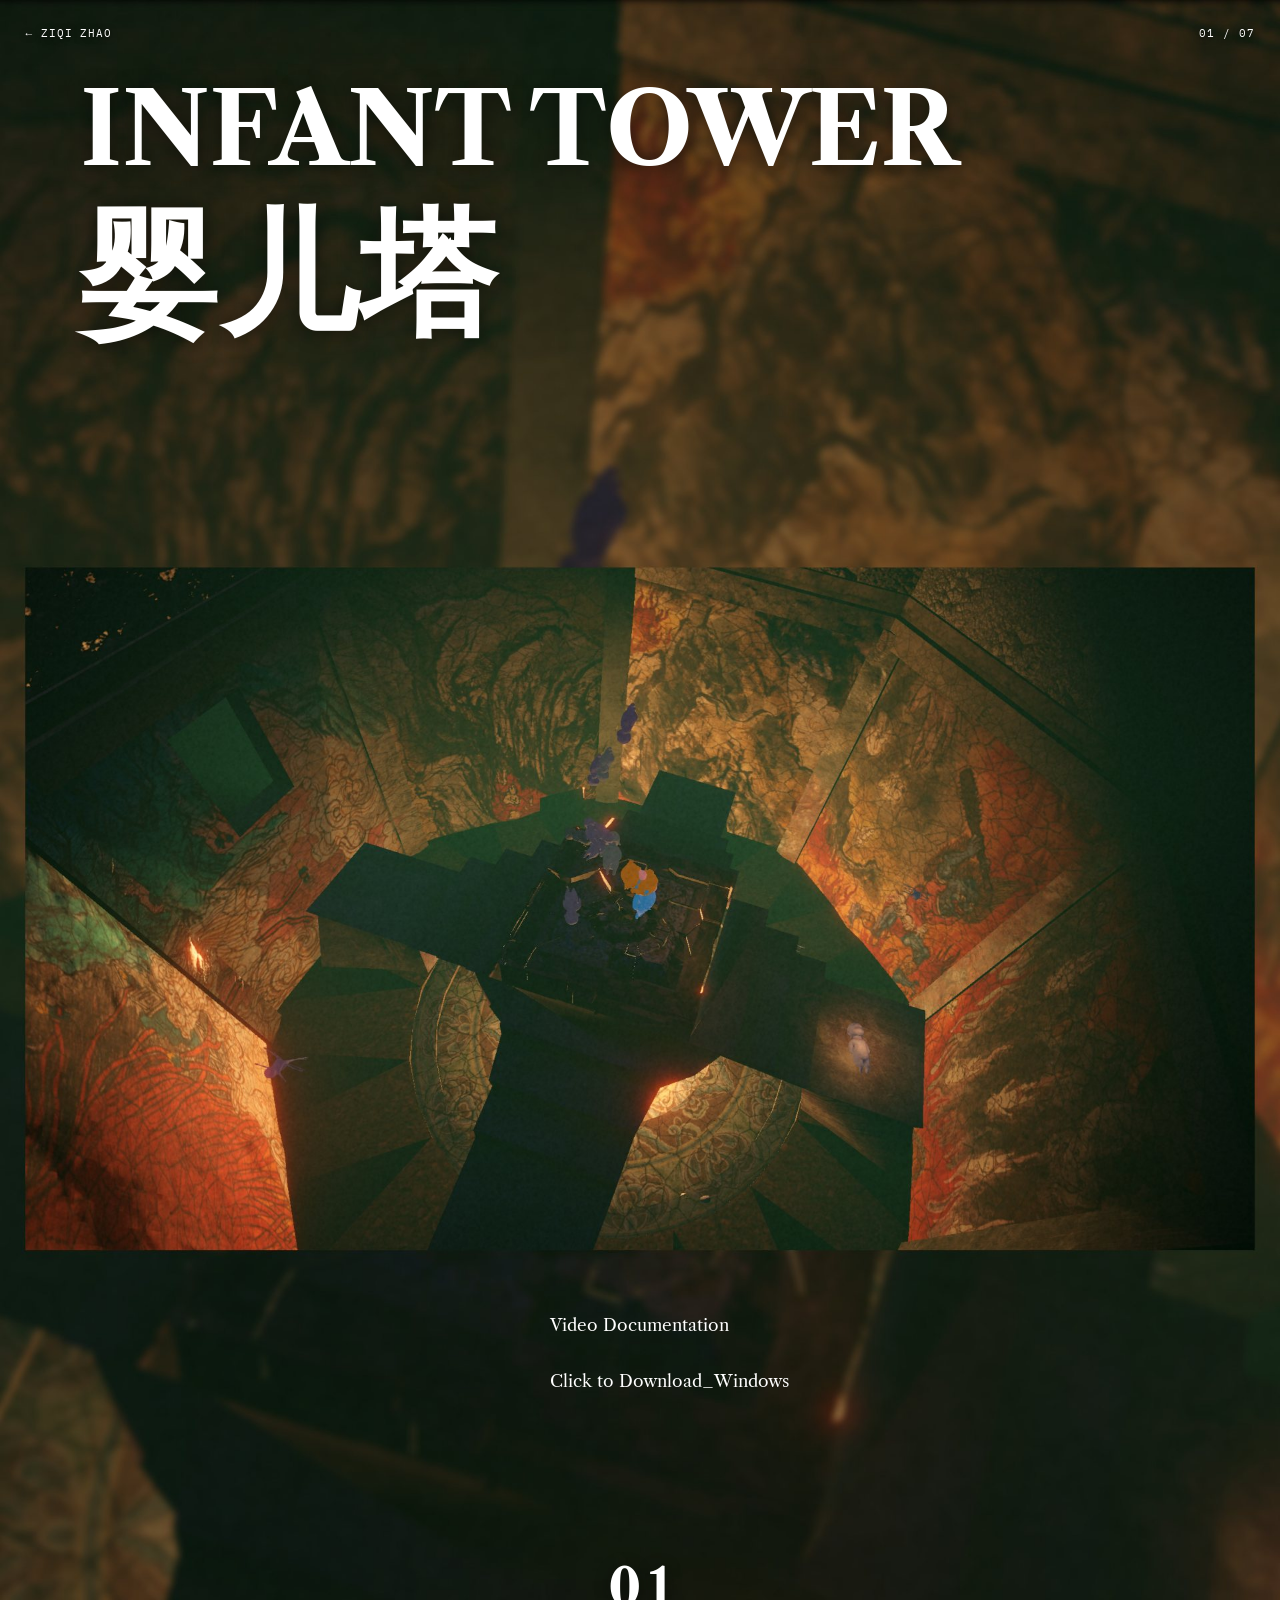
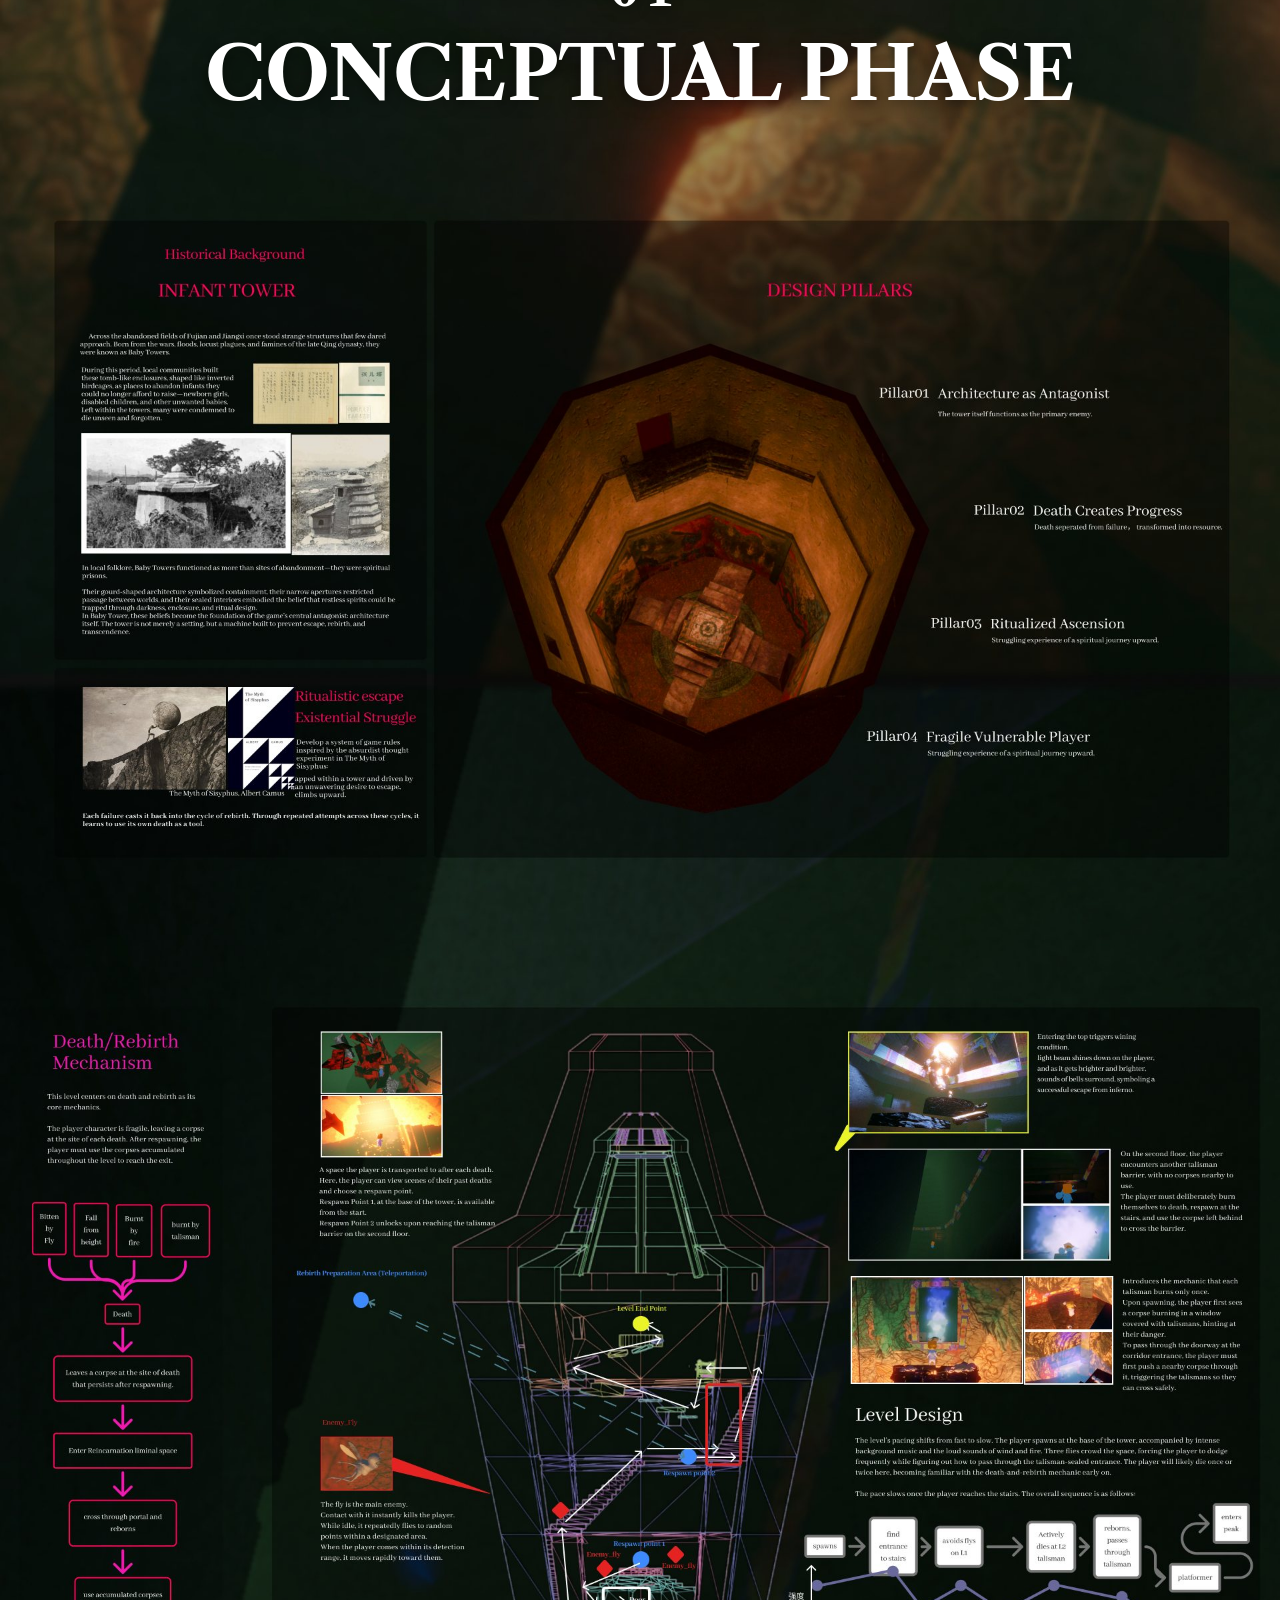
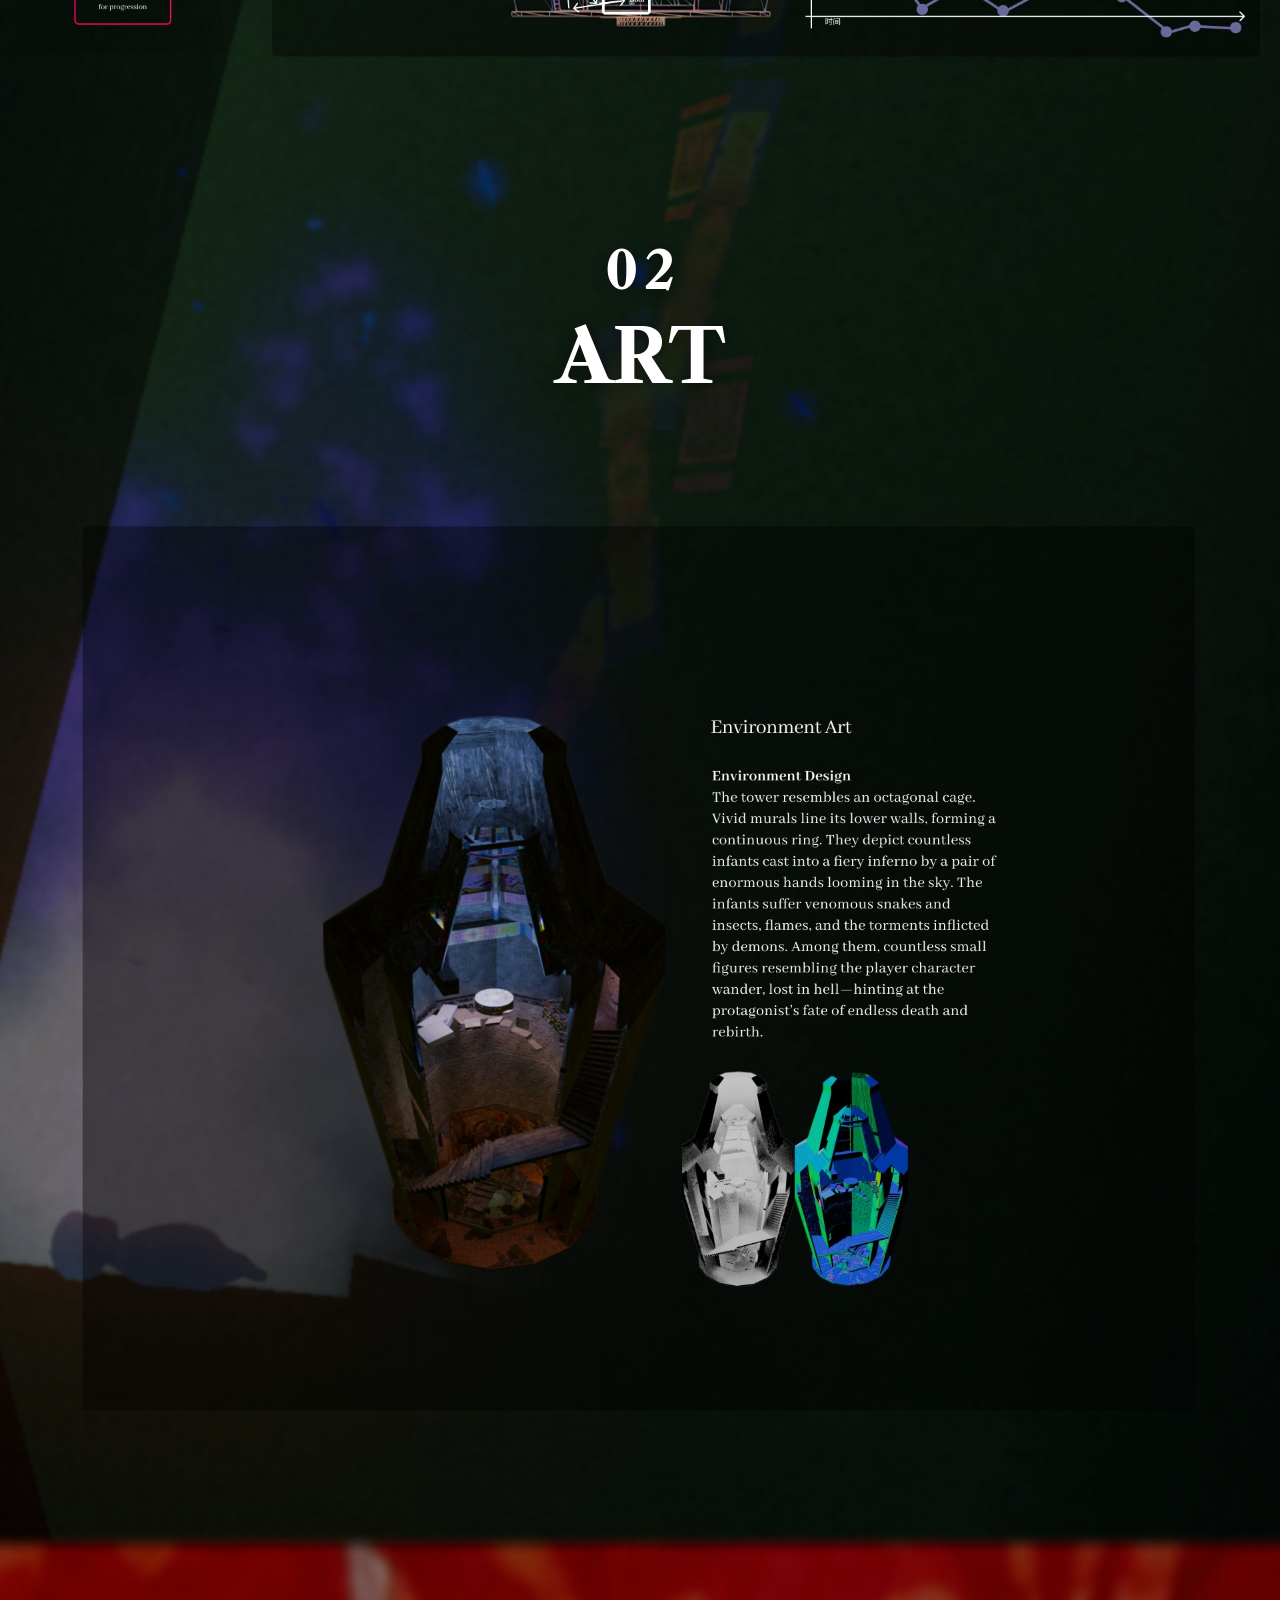
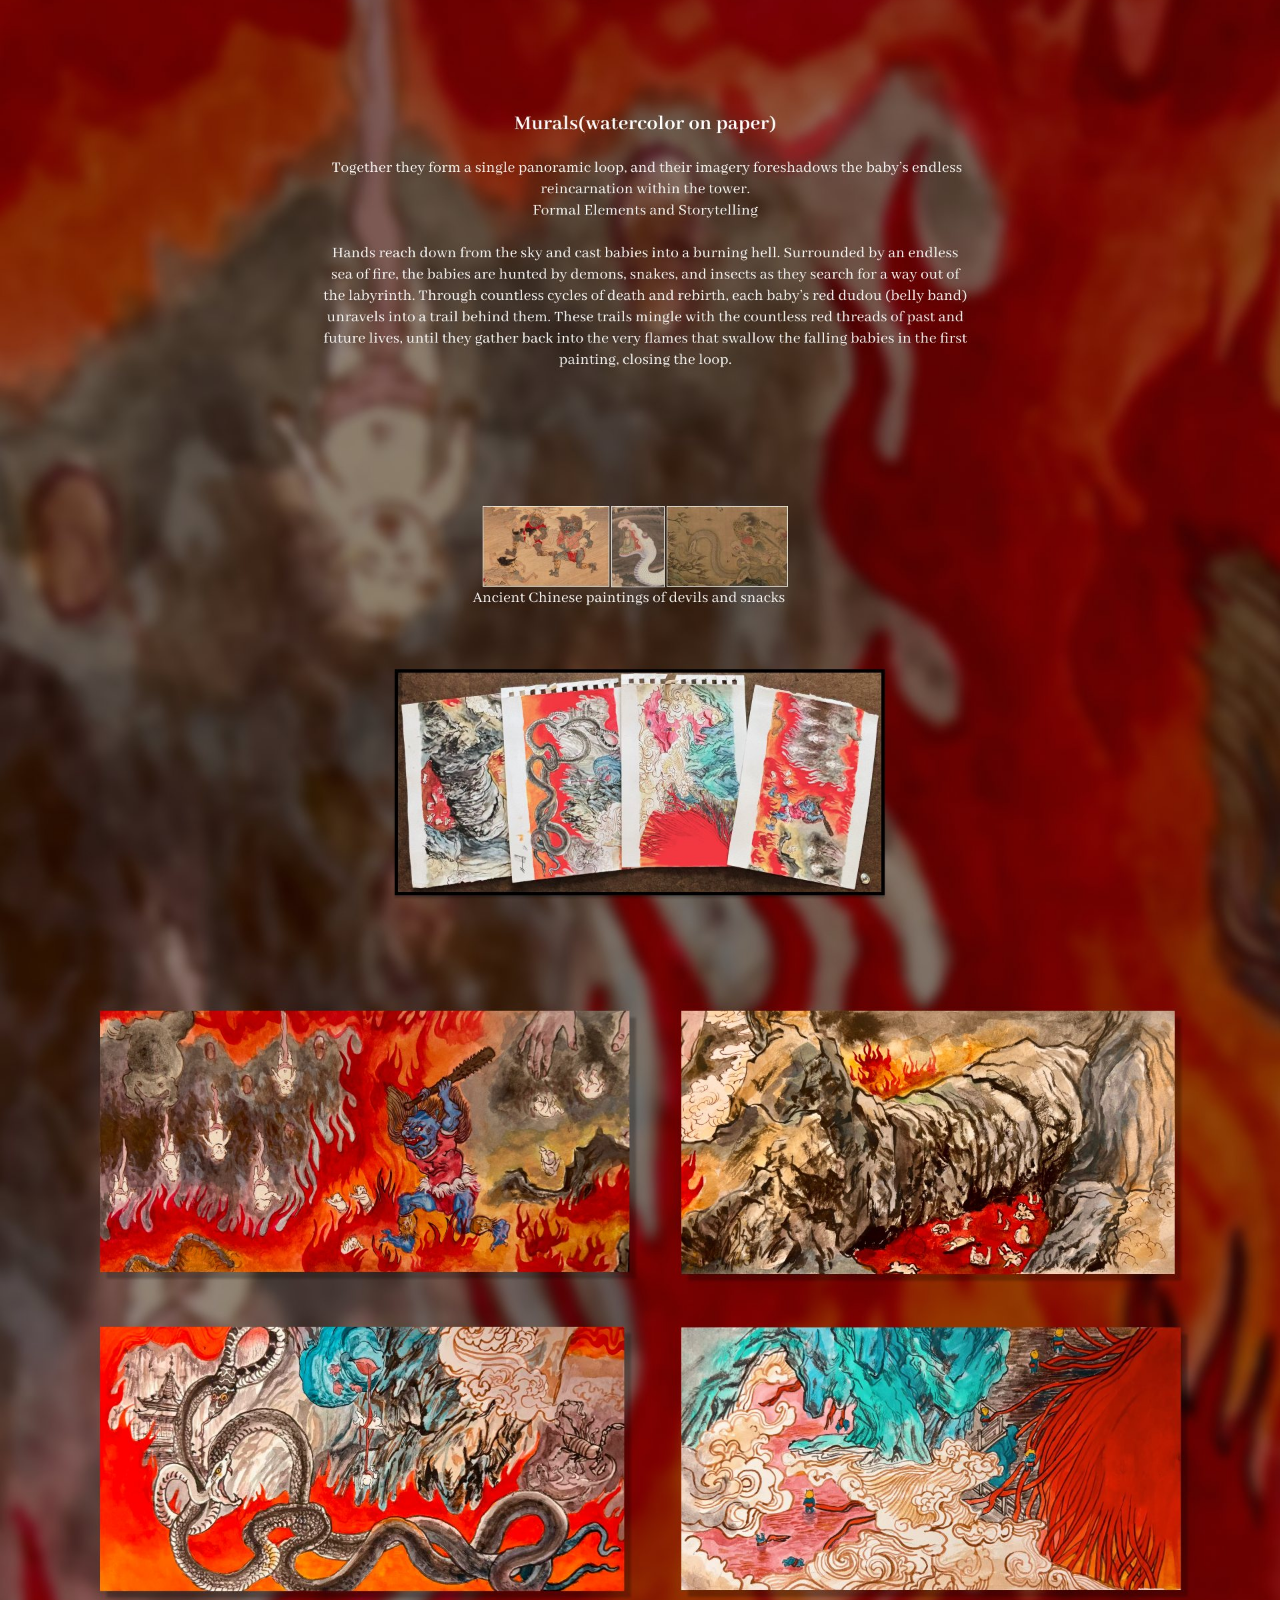
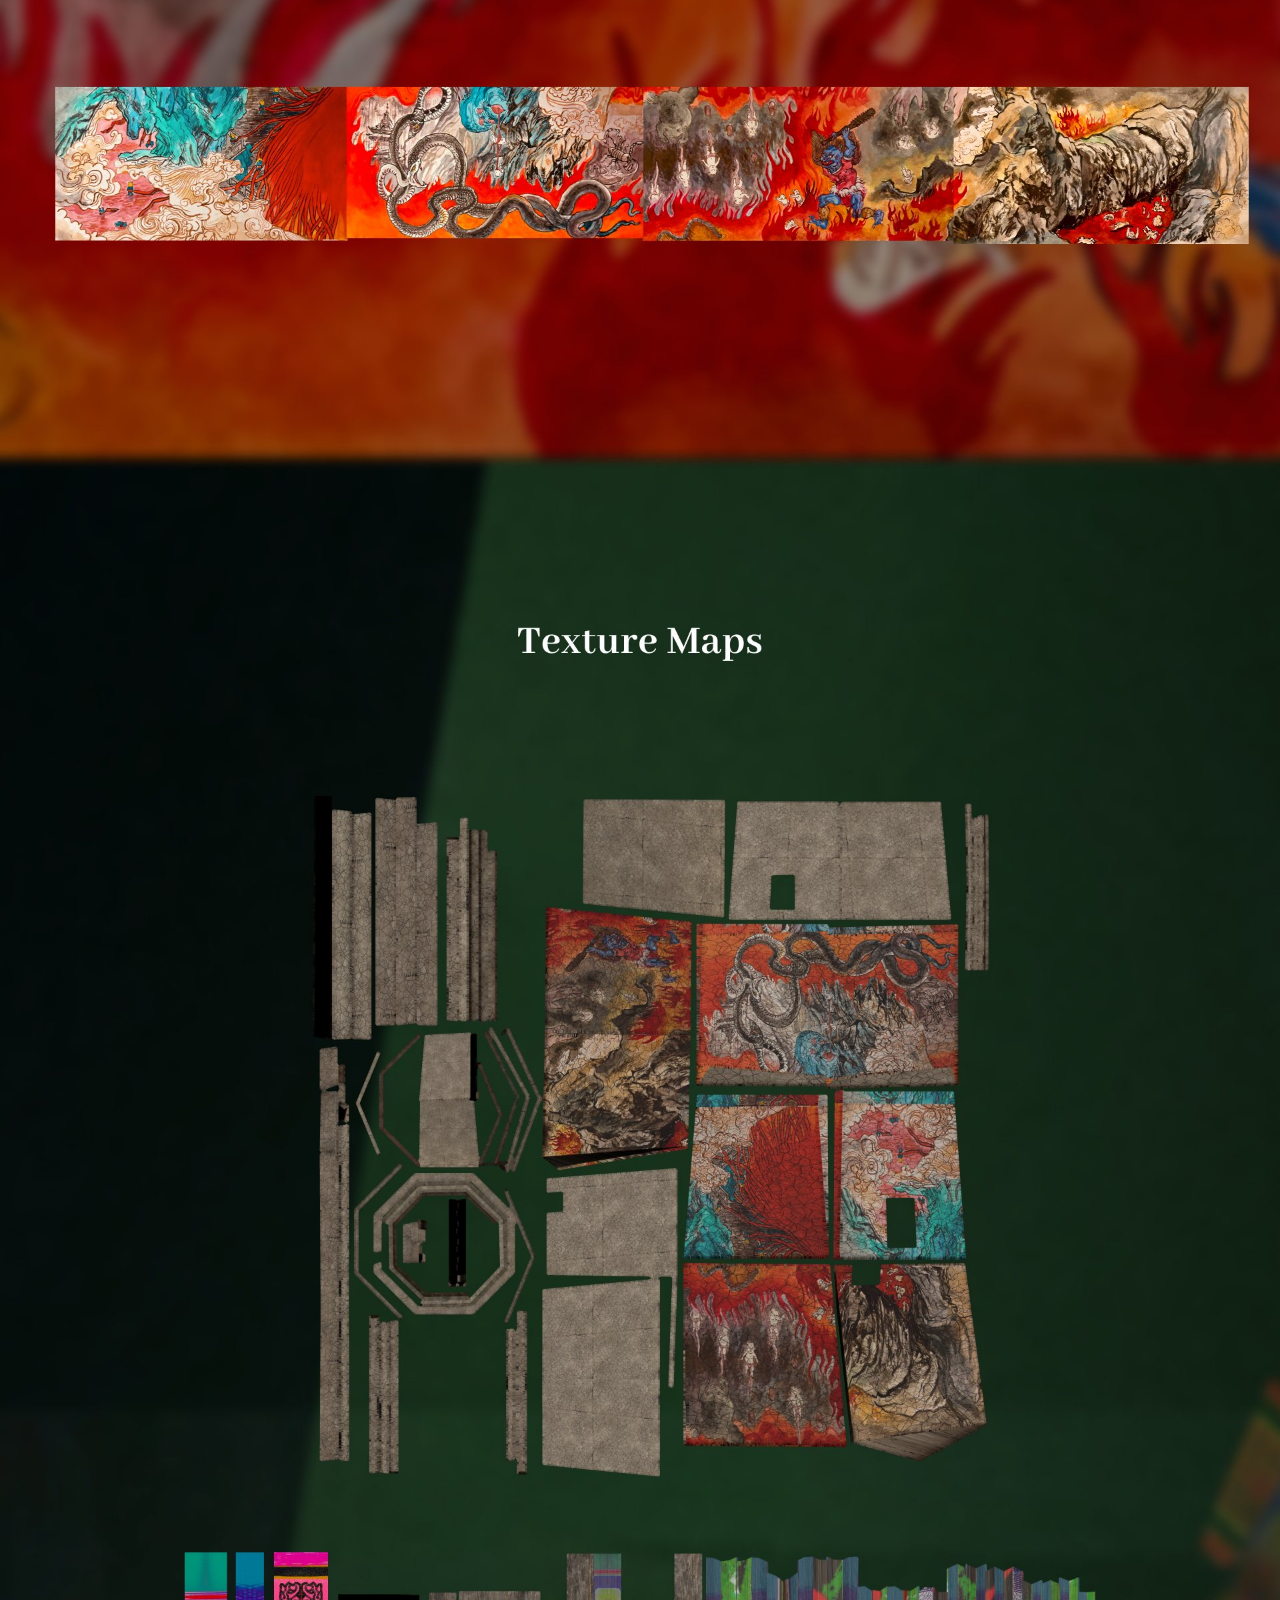
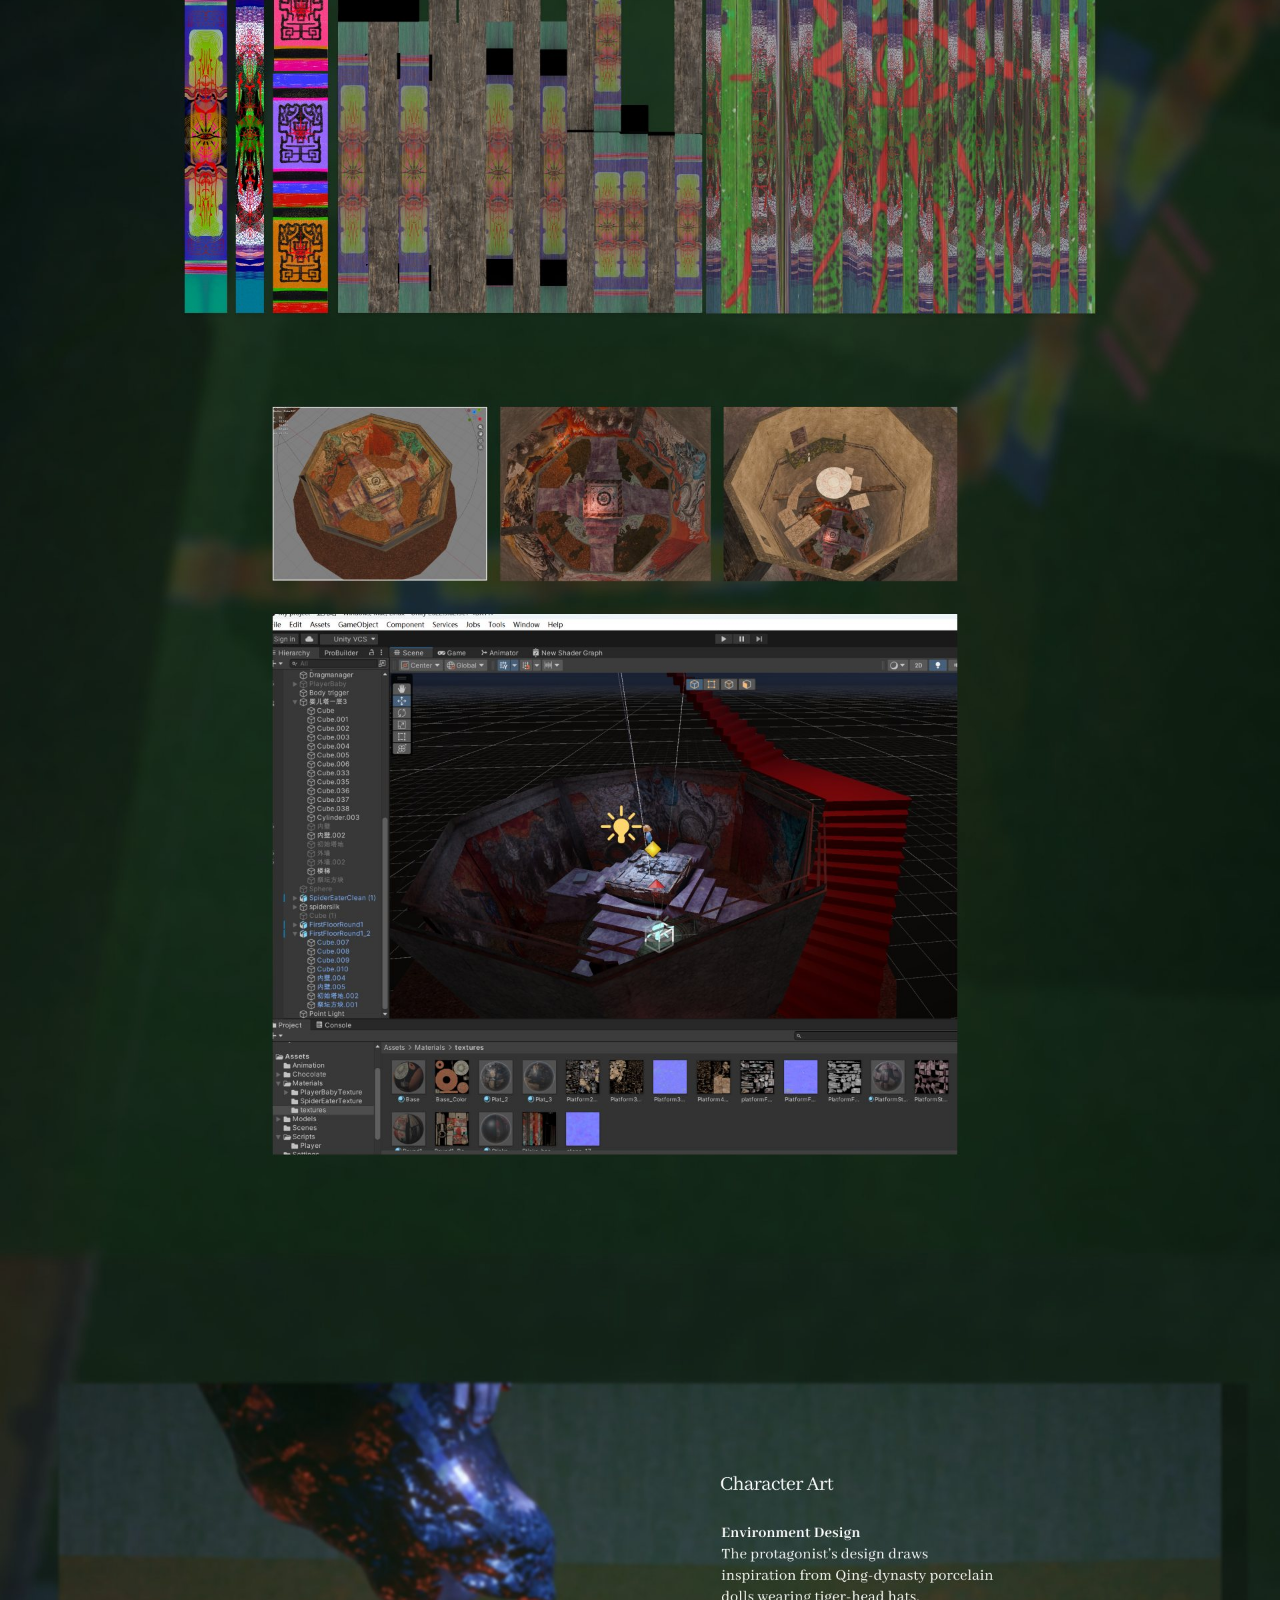
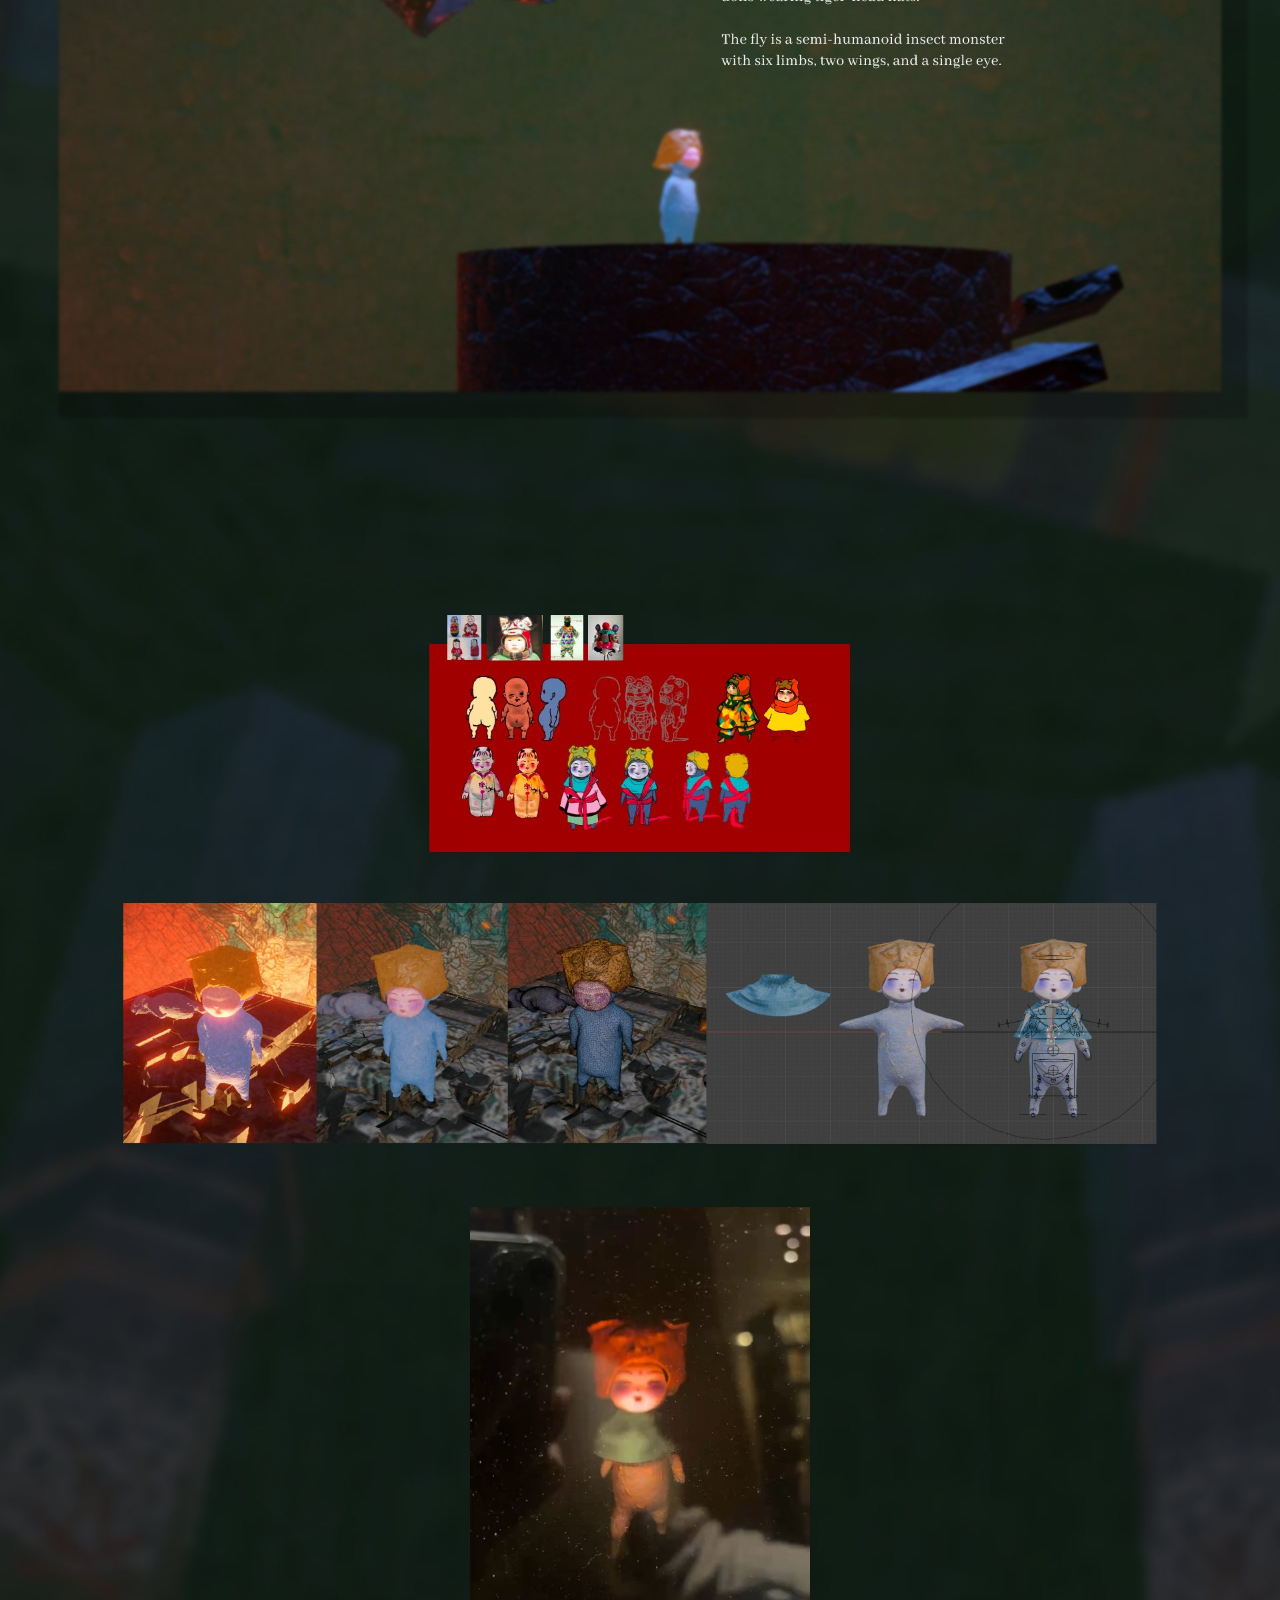
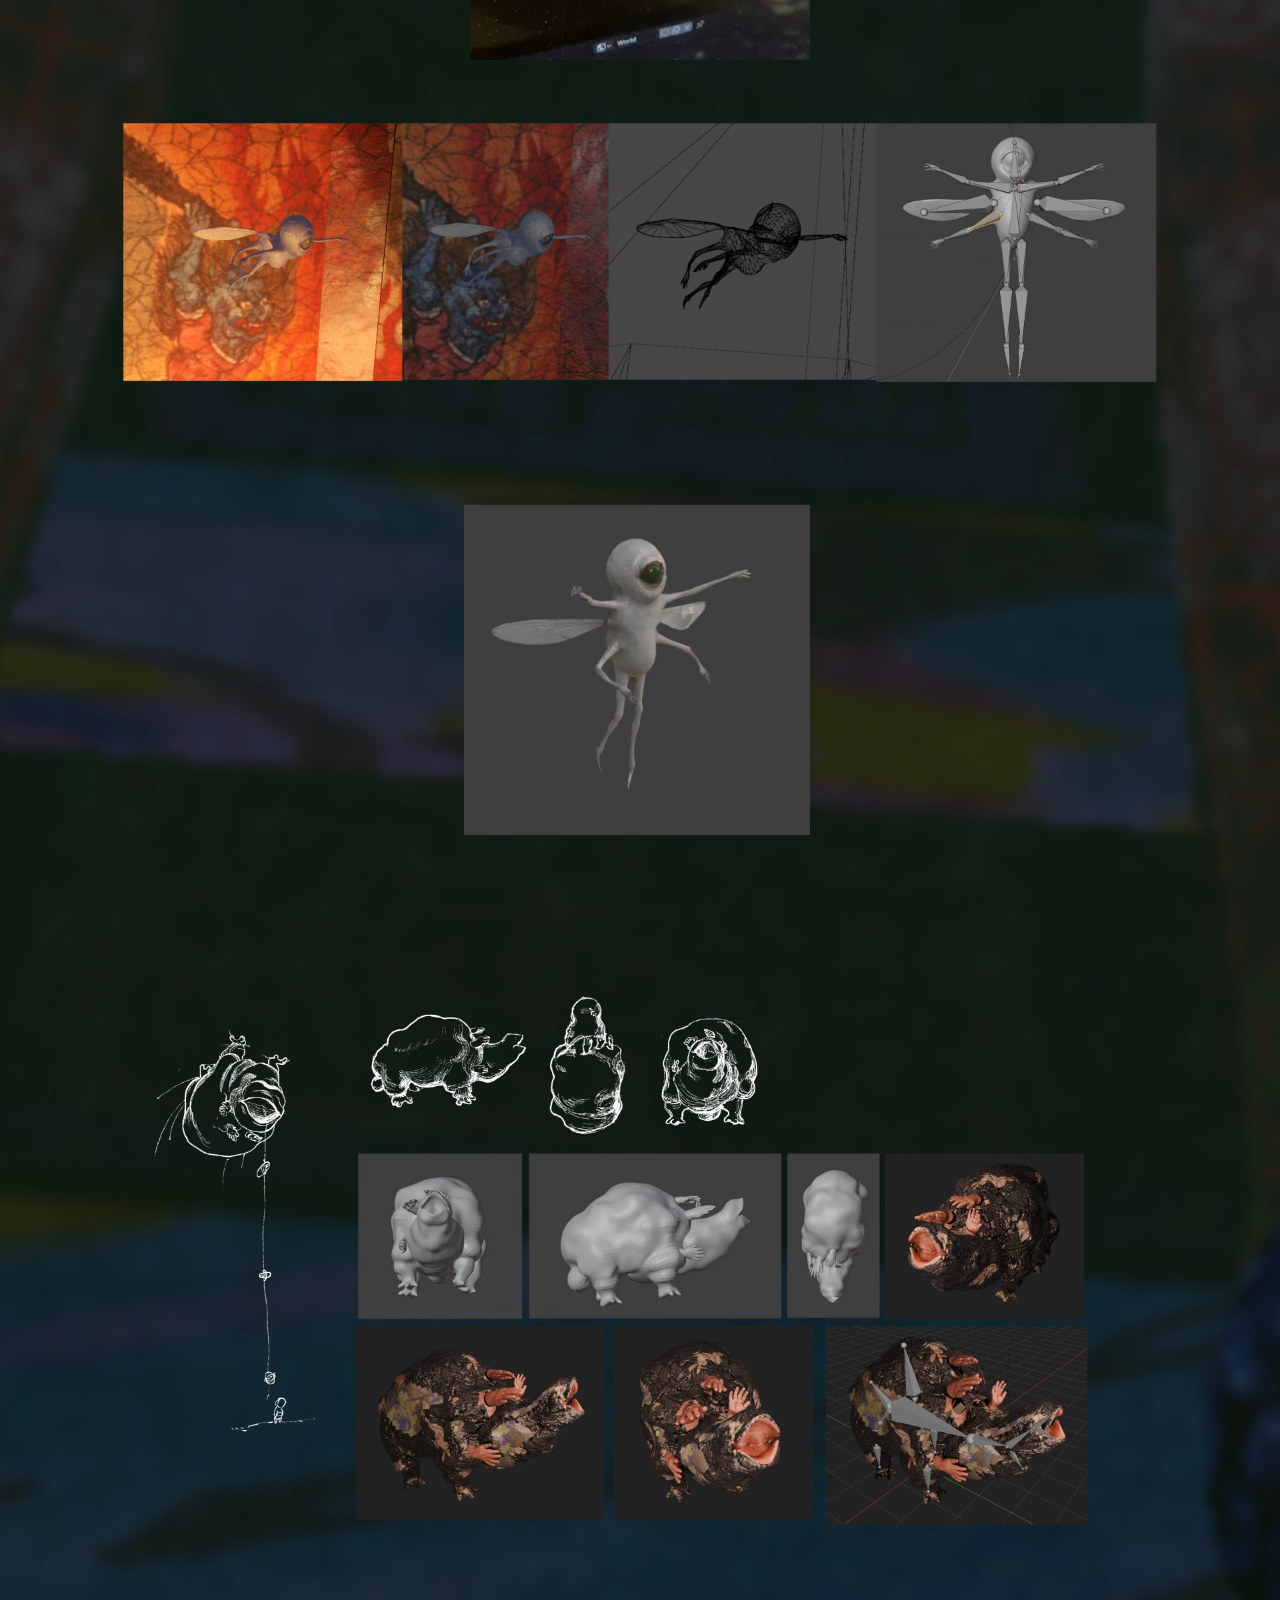
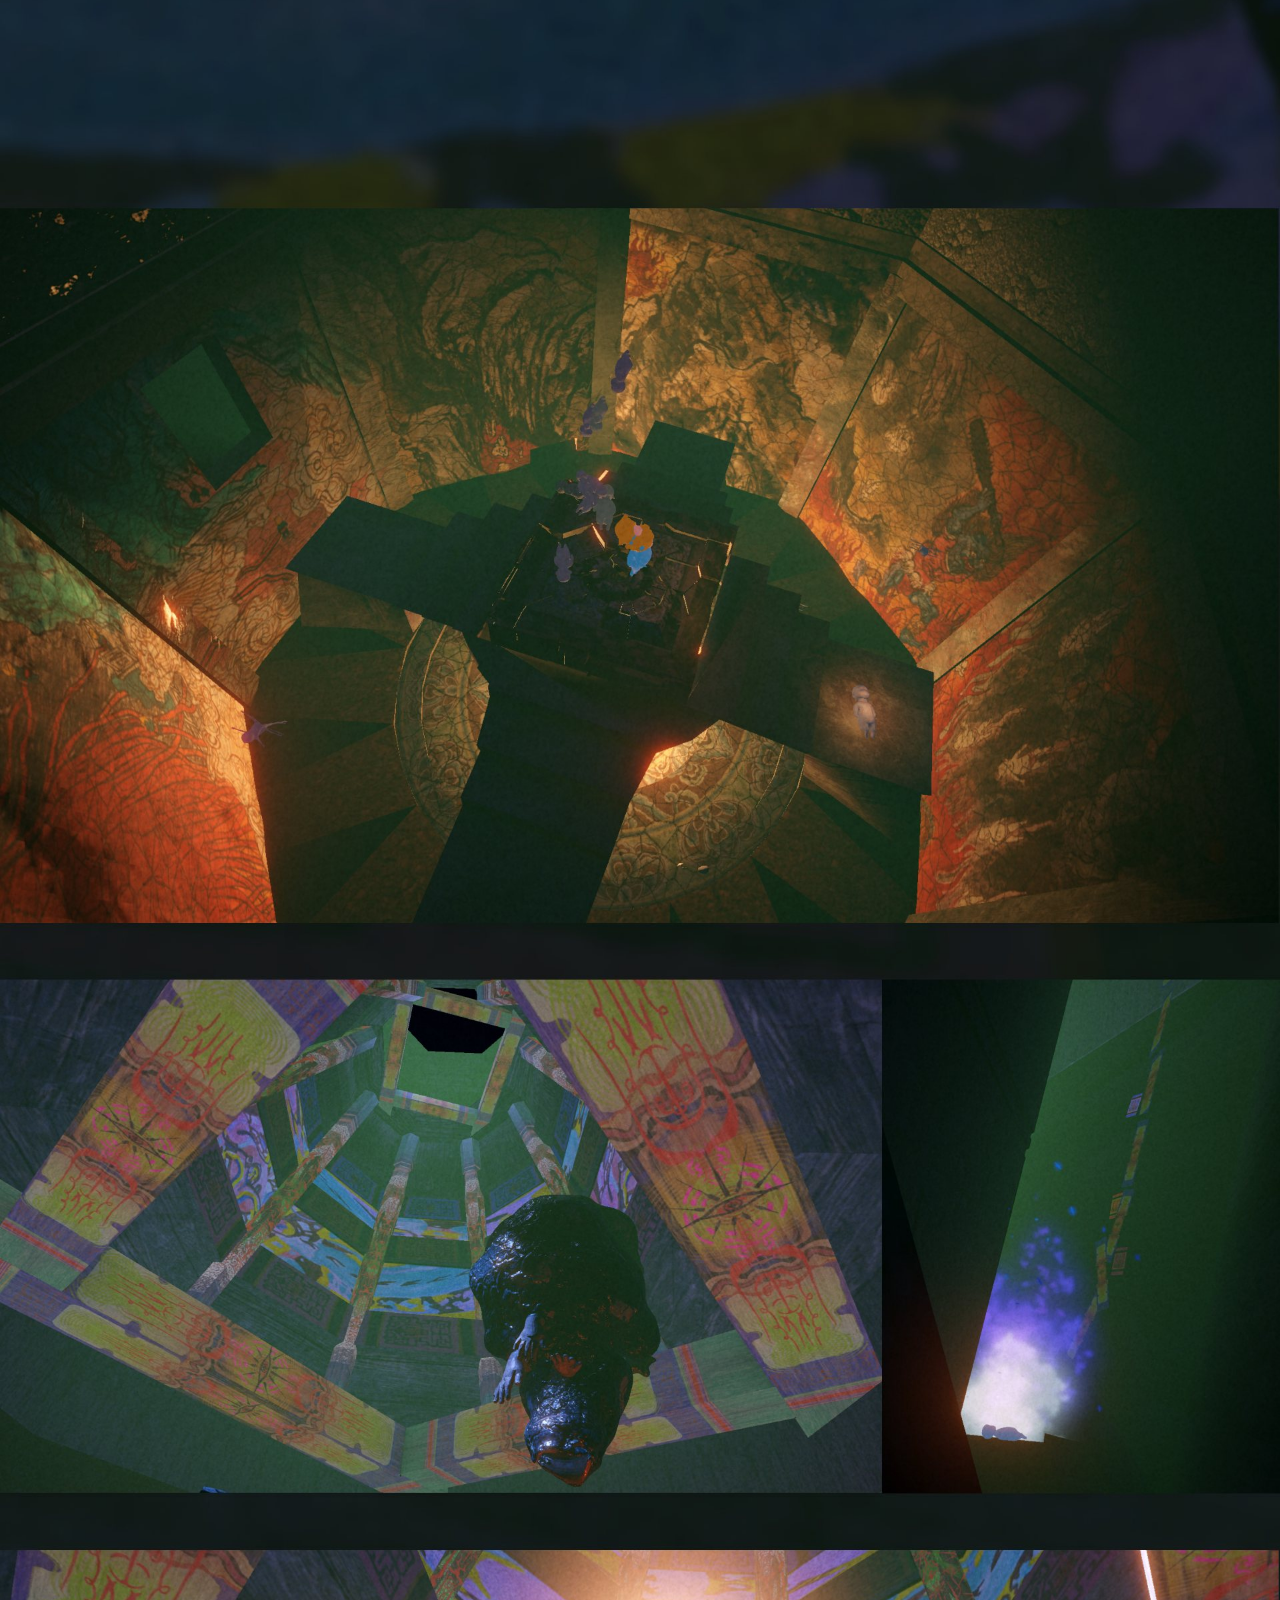
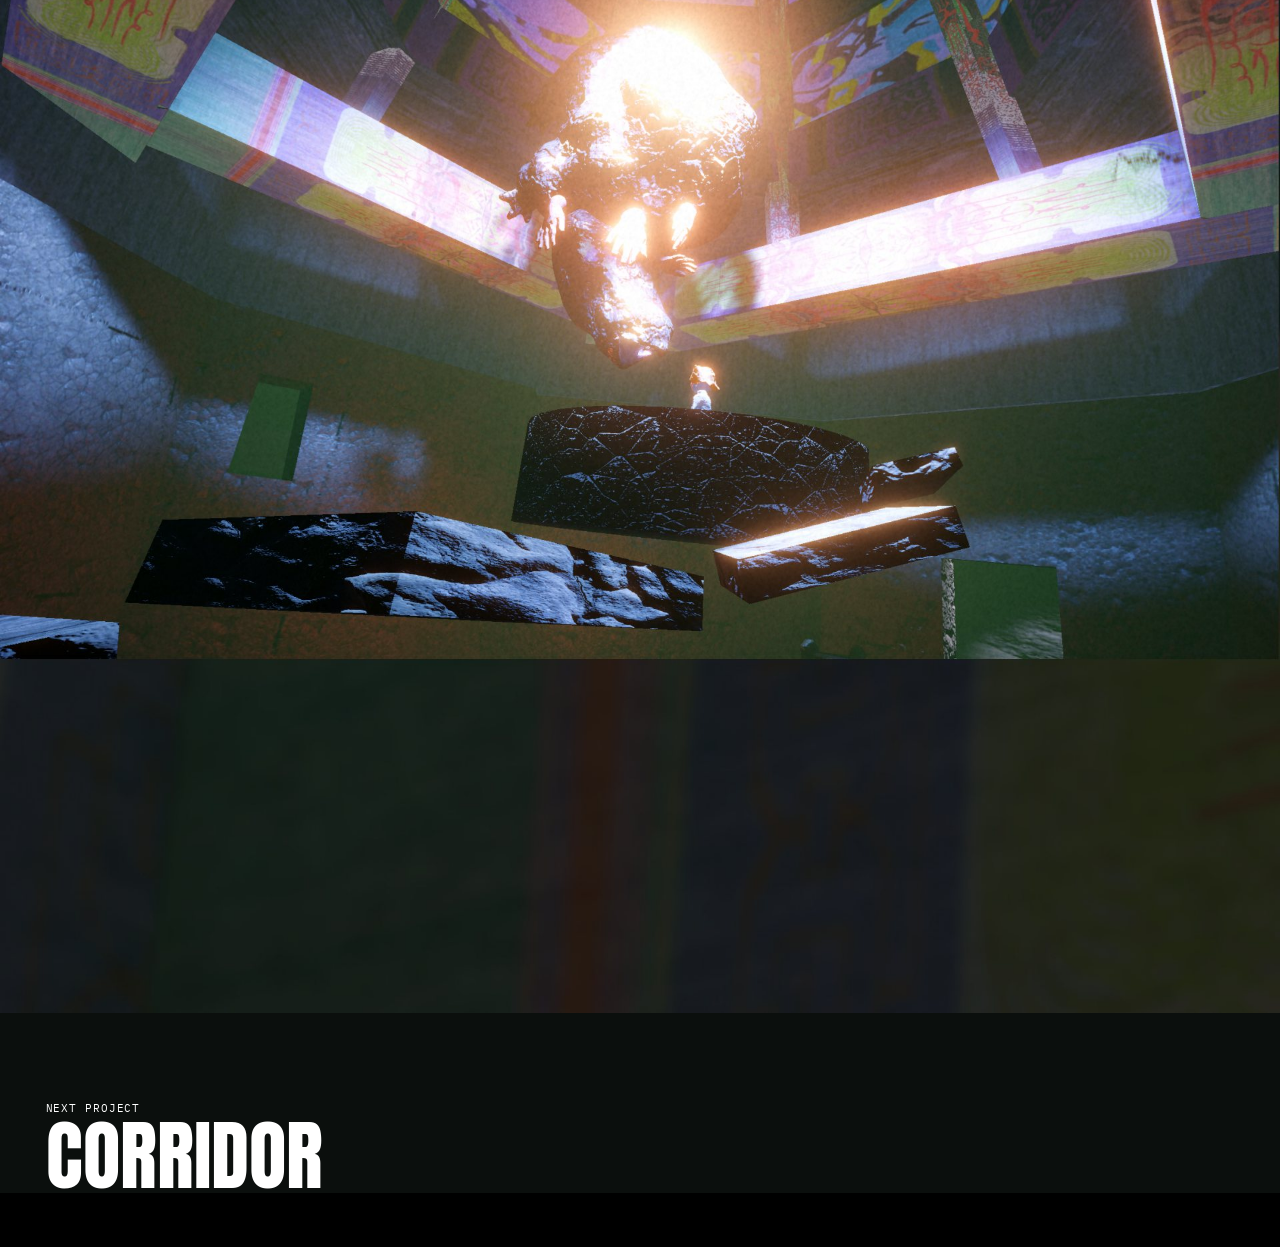
==== infant-tower.html @ c8f1d8ac "Infant Tower: 'Click to Download_Windows' - Erased the two link lines from the sheet and re-set them" ====
<!DOCTYPE html>
<html lang="en">
<head>
  <meta charset="utf-8">
  <meta name="viewport" content="width=device-width, initial-scale=1">
  <title>Infant Tower — Ziqi Zhao</title>
  <meta name="description" content="Infant Tower (2026) — a Unity game by Ziqi Zhao.">
  <link rel="stylesheet" href="assets/css/style.css?v=20261121132924">
  <link rel="stylesheet" href="assets/css/infant-tower.css?v=20261121132924">
</head>
<body class="it">
<nav class="it-top">
  <a href="index.html">← Ziqi Zhao</a>
  <span id="itNum">01 / 07</span>
</nav>

<!-- The layout sheet (BabyTower.png, 1920 × 23120) shown as-is, in 8 slices.
     Interactive spots sit on top at the sheet's own pixel positions. -->
<main class="it-sheet">
  <!-- title in the empty space above the game still (sheet y 0–850) -->
  <header class="it-title">
    <h1 class="it-title__name">
      <span class="it-title__en">Infant Tower</span>
      <span class="it-title__zh" lang="zh">婴儿塔</span>
    </h1>
  </header>

  <img src="content/works/InfantTower/sheet/part-01.jpg" width="1920" height="2890" alt="Infant Tower — game still and the start of the Conceptual Phase" fetchpriority="high">
  <img src="content/works/InfantTower/sheet/part-02.jpg" width="1920" height="2890" alt="Conceptual Phase: historical background, design pillars, death/rebirth mechanism and level design" loading="lazy">
  <img src="content/works/InfantTower/sheet/part-03.jpg" width="1920" height="2890" alt="Art: environment design and murals" loading="lazy">
  <img src="content/works/InfantTower/sheet/part-04.jpg" width="1920" height="2890" alt="Murals and texture maps" loading="lazy">
  <img src="content/works/InfantTower/sheet/part-05.jpg" width="1920" height="2890" alt="Texture maps and character art" loading="lazy">
  <img src="content/works/InfantTower/sheet/part-06.jpg" width="1920" height="2890" alt="Character design and models" loading="lazy">
  <img src="content/works/InfantTower/sheet/part-07.jpg" width="1920" height="2890" alt="The fly, the monster and in-game views" loading="lazy">
  <img src="content/works/InfantTower/sheet/part-08.jpg" width="1920" height="2890" alt="In-game views" loading="lazy">

  <!-- section headings (set in the title's typeface, over the sheet) -->
  <h2 class="it-sec" style="--y:2290; --h:330"><span class="it-sec__num">01</span><span class="it-sec__name">Conceptual Phase</span></h2>
  <h2 class="it-sec" style="--y:5130; --h:300"><span class="it-sec__num">02</span><span class="it-sec__name">Art</span></h2>

  <!-- video documentation: the hero still and the text under it -->
  <button type="button" class="it-spot it-spot--still" data-video="-7InQu28lEM" style="--x:38; --y:850; --w:1844; --h:1023" aria-label="Play the walkthrough video"><span class="it-spot__play" aria-hidden="true"></span></button>
  <button type="button" class="it-spot it-spot--text" data-video="-7InQu28lEM" style="--x:825; --y:1972">Video Documentation</button>
  <a class="it-spot it-spot--text" href="https://drive.google.com/file/d/1kDHGl-aTWt6YwcMaVPWnOaf5hgVPfIjF/view?usp=drive_link" target="_blank" rel="noopener" style="--x:825; --y:2056">Click to Download_Windows</a>

  <!-- the fly render becomes the fly turntable video -->
  <video class="it-spot it-spot--video" src="content/works/InfantTower/sheet/fly-turntable.mp4" poster="content/works/InfantTower/sheet/fly-turntable-poster.jpg"
         style="--x:696; --y:17557; --w:519; --h:495" muted loop autoplay playsinline preload="metadata" aria-label="The fly, turning"></video>
</main>

<a class="project__next it-next" href="project.html?p=corridor"><small>Next project</small>Corridor</a>

<!-- walkthrough video -->
<div class="it-modal" id="videoModal" hidden>
  <div class="it-modal__box">
    <div class="it-modal__bar">
      <a href="https://youtu.be/-7InQu28lEM" target="_blank" rel="noopener">Open on YouTube ↗</a>
      <button type="button" class="it-modal__close" aria-label="Close video">Close ✕</button>
    </div>
    <div class="it-modal__frame"></div>
  </div>
</div>

<script src="content/data.js?v=20261121132924"></script>
<script src="assets/js/infant-tower.js?v=20261121132924"></script>
</body>
</html>
---- assets/css/style.css ----
/* ---------- fonts (self-hosted, SIL Open Font License) ---------- */
@font-face { font-family: "Anton"; src: url("../fonts/anton-latin-400-normal.woff2") format("woff2"); font-weight: 400; font-display: swap; }
@font-face { font-family: "IBM Plex Mono"; src: url("../fonts/ibm-plex-mono-latin-400-normal.woff2") format("woff2"); font-weight: 400; font-display: swap; }
@font-face { font-family: "IBM Plex Mono"; src: url("../fonts/ibm-plex-mono-latin-500-normal.woff2") format("woff2"); font-weight: 500; font-display: swap; }

/* ---------- base ---------- */
:root {
  --bg: #000;
  --fg: #fff;
  --dim: rgba(255, 255, 255, 0.32);
  --display: "Anton", "Impact", "Arial Narrow Bold", sans-serif;
  --mono: "IBM Plex Mono", ui-monospace, Menlo, monospace;
  --pad: clamp(14px, 2vw, 28px);
}

* { box-sizing: border-box; margin: 0; padding: 0; }

html, body { background: var(--bg); color: var(--fg); }

body {
  font-family: var(--mono);
  -webkit-font-smoothing: antialiased;
}

a { color: inherit; text-decoration: none; }

/* ---------- home: background video ---------- */
.home { height: 100vh; height: 100dvh; overflow: hidden; }

.bg-video {
  position: fixed;
  inset: 0;
  width: 100%;
  height: 100%;
  object-fit: contain;          /* never stretched or cropped, centered */
  object-position: center;
  background: var(--bg);
  opacity: 0;
  transition: opacity 1.2s ease;
}
.bg-video.is-ready { opacity: 1; }

.bg-shade {                     /* keeps the left text readable over bright frames */
  position: fixed;
  inset: 0;
  pointer-events: none;
  background: linear-gradient(90deg, rgba(0,0,0,.55) 0%, rgba(0,0,0,.15) 45%, rgba(0,0,0,0) 70%);
}

/* ---------- home: left text stack ---------- */
.stack {
  position: fixed;
  top: 0; left: 0; bottom: 0;
  width: min(100%, 64vw);
  overflow-y: auto;
  overscroll-behavior: contain;
  padding: var(--pad) var(--pad) 30vh;
  scrollbar-width: none;
  z-index: 2;
}
.stack::-webkit-scrollbar { display: none; }

.stack__name,
.work__title {
  font-family: var(--display);
  font-weight: 400;             /* Anton is already heavy */
  text-transform: uppercase;
  line-height: 0.92;
  letter-spacing: -0.005em;
}

.stack__name {
  font-size: clamp(64px, 11vw, 190px);
  color: var(--fg);
}

.stack__divider {
  display: flex;
  justify-content: space-between;
  gap: 1em;
  max-width: 34rem;
  margin: clamp(22px, 4vh, 48px) 0 clamp(14px, 2.4vh, 28px);
  padding-top: 10px;
  border-top: 1px solid rgba(255,255,255,.5);
  font-size: 11px;
  letter-spacing: .08em;
  text-transform: uppercase;
}

.stack__list { list-style: none; }

.work {
  display: inline-flex;
  align-items: flex-start;
  gap: .6em;
  padding: .02em 0;
  transform-origin: left center;
  transition: opacity .35s ease, transform .35s cubic-bezier(.2,.7,.2,1);
}

.work__title {
  font-size: clamp(44px, 7.4vw, 128px);
  color: rgba(255,255,255,.9);
  transition: color .35s ease;
}

.work__meta {
  display: flex;
  flex-direction: column;
  gap: 2px;
  margin-top: .55em;
  max-width: 17ch;
  font-size: clamp(9px, .8vw, 11px);
  line-height: 1.25;
  letter-spacing: .06em;
  text-transform: uppercase;
  color: rgba(255,255,255,.75);
}
.work__num { color: rgba(255,255,255,.45); }

/* hover / focus: the active title leans forward, the rest fade back */
.stack__list:hover .work,
.stack__list:focus-within .work { opacity: .3; }

.stack__list .work:hover,
.stack__list .work:focus-visible {
  opacity: 1;
  transform: skewX(-9deg) translateX(.12em);
}
.work:hover .work__title,
.work:focus-visible .work__title { color: var(--fg); }

.work:focus-visible { outline: none; }
.work:focus-visible .work__title { text-decoration: underline; text-decoration-thickness: 3px; text-underline-offset: 6px; }

/* ---------- home: right-hand readout ---------- */
.readout {
  position: fixed;
  top: var(--pad);
  bottom: var(--pad);
  left: 67vw;
  right: var(--pad);
  display: flex;
  flex-direction: column;
  justify-content: space-between;
  pointer-events: none;
  z-index: 2;
}
.readout__label {
  font-size: 11px;
  line-height: 1.3;
  letter-spacing: .06em;
  text-transform: uppercase;
}
.readout__label::after {          /* the small square marker, like a cursor */
  content: "";
  display: block;
  width: 5px; height: 5px;
  margin-top: 8px;
  background: var(--fg);
}

/* ---------- load-in animation ---------- */
.reveal {
  opacity: 0;
  transform: translateY(40%);
  animation: rise .9s cubic-bezier(.2,.7,.2,1) forwards;
  animation-delay: calc(var(--i, 0) * 70ms + 150ms);
}
@keyframes rise { to { opacity: 1; transform: none; } }

/* ---------- small screens ---------- */
@media (max-width: 760px) {
  .stack { width: 100%; padding-bottom: 40vh; }
  .work__meta { font-size: 9px; }
  .readout { display: none; }
  .bg-shade { background: rgba(0,0,0,.35); }
}

@media (prefers-reduced-motion: reduce) {
  .reveal { animation: none; opacity: 1; transform: none; }
  .work { transition: none; }
}

/* ---------- project page ---------- */
.project { min-height: 100vh; padding: var(--pad); }

.project__top {
  display: flex;
  justify-content: space-between;
  align-items: baseline;
  font-size: 11px;
  letter-spacing: .08em;
  text-transform: uppercase;
}
.project__back:hover { text-decoration: underline; }

.project__title {
  font-family: var(--display);
  font-weight: 400;
  text-transform: uppercase;
  line-height: .92;
  font-size: clamp(56px, 12vw, 200px);
  margin: clamp(24px, 6vh, 64px) 0 12px;
}
.project__meta {
  font-size: 12px;
  letter-spacing: .08em;
  text-transform: uppercase;
  padding-top: 10px;
  border-top: 1px solid rgba(255,255,255,.5);
  max-width: 34rem;
}

.project__media {
  display: grid;
  gap: clamp(16px, 3vw, 40px);
  margin: clamp(32px, 8vh, 96px) auto 0;
  max-width: 1400px;
}
.project__media img,
.project__media video {
  display: block;
  width: 100%;
  height: auto;
  max-height: 90vh;
  object-fit: contain;
  background: #0a0a0a;
}

.project__empty {
  margin-top: 12vh;
  font-size: 12px;
  letter-spacing: .08em;
  text-transform: uppercase;
  color: var(--dim);
}

.project__next {
  display: block;
  margin: clamp(48px, 12vh, 140px) 0 clamp(24px, 6vh, 60px);
  font-family: var(--display);
  text-transform: uppercase;
  font-size: clamp(36px, 6vw, 96px);
  line-height: .95;
  transition: transform .35s cubic-bezier(.2,.7,.2,1);
  transform-origin: left center;
}
.project__next small {
  display: block;
  font-family: var(--mono);
  font-size: 11px;
  letter-spacing: .08em;
  margin-bottom: 6px;
}
.project__next:hover { transform: skewX(-9deg); }

/* ---------- project page: header with description ---------- */
.project__head {
  display: grid;
  grid-template-columns: minmax(0, 1fr) auto;
  align-items: end;
  gap: clamp(16px, 4vw, 64px);
}

.project__title.is-local {          /* e.g. 阳阳 — bold serif like a printed title page */
  font-family: "Songti SC", "STSong", "SimSun", "Noto Serif CJK SC", "Noto Serif SC",
               "Source Han Serif SC", "Noto Serif CJK TC", serif;
  font-weight: 900;
  text-transform: none;
  letter-spacing: .02em;
  line-height: 1;
  font-size: clamp(48px, 6vw, 104px);
}

.project__desc {
  margin-top: clamp(20px, 4vh, 40px);
  max-width: 62rem;
  font-family: "Times New Roman", Times, "Liberation Serif", serif;
  font-size: clamp(16px, 1.3vw, 21px);
  line-height: 1.3;
  white-space: pre-line;            /* keep the line breaks from info.json */
}
.project__desc p + p { margin-top: 1.2em; }
.project__desc p:lang(zh) {
  font-family: "Songti SC", "STSong", "SimSun", "Noto Serif CJK SC", "Noto Serif SC",
               "Source Han Serif SC", "Noto Serif CJK TC", serif;
  font-weight: 700;
}

.project__art img {
  display: block;
  max-height: clamp(160px, 26vw, 380px);
  max-width: 34vw;
  margin-bottom: calc(-1 * clamp(8px, 2vw, 28px));   /* dips over the first image, like the reference */
  position: relative;
  z-index: 1;
}

/* ---------- layout: fullwidth (manga, comics) ---------- */
.layout-fullwidth .project__media {
  max-width: none;
  gap: 0;                           /* pages read as one continuous strip */
  margin-top: clamp(20px, 4vh, 40px);
}
.layout-fullwidth .project__media img {
  max-height: none;
  object-fit: fill;
  background: #fff;
}
.layout-fullwidth .project__media video { max-height: none; }

@media (max-width: 760px) {
  .project__head { grid-template-columns: 1fr; }
  .project__art img { max-width: 60vw; margin: 0 0 0 auto; }
  .layout-fullwidth { padding-left: 0; padding-right: 0; }
  .layout-fullwidth .project__top,
  .layout-fullwidth .project__head,
  .layout-fullwidth .project__next { padding-left: var(--pad); padding-right: var(--pad); }
}

/* ---------- title on two lines: English + native (e.g. Paintings&Illus / 画和其他) ---------- */
.project__title.is-both { display: flex; flex-direction: column; gap: .04em; }
.project__title.is-both .title-en {
  font-family: "Times New Roman", Times, "Liberation Serif", serif;
  font-weight: 400;
  letter-spacing: 0;
}

/* ---------- layout: grid (justified rows inside a box) ---------- */
.layout-grid .project__head,
.layout-grid .project__media,
.layout-grid .project__next { max-width: 1240px; margin-left: auto; margin-right: auto; }
.layout-grid .project__head { margin-top: clamp(16px, 4vh, 40px); }
.layout-grid .project__title { margin-top: 0; }
.layout-grid .project__media { display: block; margin-top: clamp(24px, 5vh, 56px); }
.layout-grid .project__next { display: block; }

.grid__row { display: flex; }
.grid__cell {
  flex: none;
  padding: 0;
  border: 0;
  background: #111;
  cursor: zoom-in;
  overflow: hidden;
}
.grid__cell img,
.grid__cell video {
  display: block;
  width: 100%;
  height: 100%;
  max-height: none;
  object-fit: cover;
  background: none;
  transition: transform .5s cubic-bezier(.2,.7,.2,1), filter .5s ease;
}
.grid__cell:hover img,
.grid__cell:hover video { transform: scale(1.025); }
.grid__cell:focus-visible { outline: 2px solid #fff; outline-offset: 2px; }

/* ---------- lightbox ---------- */
.lightbox {
  position: fixed;
  inset: 0;
  z-index: 50;
  display: grid;
  grid-template-columns: 64px 1fr 64px;
  align-items: center;
  background: rgba(0,0,0,.94);
}
.lightbox[hidden] { display: none; }
.lightbox__stage {
  height: 100vh; height: 100dvh;
  display: flex;
  align-items: center;
  justify-content: center;
  padding: 56px 0;
}
.lightbox__stage img,
.lightbox__stage video { max-width: 100%; max-height: 100%; object-fit: contain; }
.lightbox button {
  background: none;
  border: 0;
  color: #fff;
  font: 500 12px/1 var(--mono);
  letter-spacing: .08em;
  text-transform: uppercase;
  cursor: pointer;
}
.lightbox__nav { height: 100%; font-size: 22px; opacity: .6; }
.lightbox__nav:hover { opacity: 1; }
.lightbox__close { position: absolute; top: var(--pad); right: var(--pad); }
.lightbox__count {
  position: absolute; left: var(--pad); top: var(--pad);
  font-size: 12px; letter-spacing: .08em;
}
@media (max-width: 760px) {
  .lightbox { grid-template-columns: 36px 1fr 36px; }
}

/* ---------- layout: film (one big video per project) ---------- */
.layout-film .project__media { max-width: none; gap: clamp(24px, 6vh, 72px); }

.film {
  --ar: 1.7778;
  position: relative;
  width: min(100%, calc((100vh - 2 * var(--pad)) * var(--ar)));
  aspect-ratio: var(--ar);
  margin: 0 auto;
  background: #050505;
  overflow: hidden;
}
.film video {
  display: block;
  width: 100%;
  height: 100%;
  max-height: none;
  object-fit: contain;
  background: #000;
}

.film__play {
  position: absolute;
  inset: 0;
  display: flex;
  align-items: flex-end;
  justify-content: flex-start;
  gap: 16px;
  padding: clamp(16px, 3vw, 40px);
  border: 0;
  color: #fff;
  cursor: pointer;
  background: linear-gradient(0deg, rgba(0,0,0,.55) 0%, rgba(0,0,0,0) 45%);
  transition: opacity .4s ease;
}
.film.is-playing .film__play { opacity: 0; pointer-events: none; }

.film__icon {
  width: clamp(54px, 6vw, 84px);
  aspect-ratio: 1;
  border: 1.5px solid #fff;
  border-radius: 50%;
  position: relative;
  transition: transform .35s cubic-bezier(.2,.7,.2,1), background .35s ease;
}
.film__icon::after {            /* triangle */
  content: "";
  position: absolute;
  left: 54%; top: 50%;
  transform: translate(-50%, -50%);
  border-style: solid;
  border-width: .55em 0 .55em .9em;
  border-color: transparent transparent transparent #fff;
  font-size: clamp(14px, 1.4vw, 20px);
  transition: border-color .35s ease;
}
.film__label {
  display: flex;
  flex-direction: column;
  align-items: flex-start;
  font-family: var(--display);
  font-size: clamp(32px, 4vw, 60px);
  line-height: .9;
  text-transform: uppercase;
}
.film__label small {
  margin-top: 8px;
  font-family: var(--mono);
  font-size: 11px;
  letter-spacing: .08em;
}
.film__play:hover .film__icon,
.film__play:focus-visible .film__icon { transform: scale(1.08); background: #fff; }
.film__play:hover .film__icon::after,
.film__play:focus-visible .film__icon::after { border-left-color: #000; }
.film__play:focus-visible { outline: 2px solid #fff; outline-offset: -6px; }

@media (max-width: 760px) {
  .layout-film { padding-left: 0; padding-right: 0; }
  .layout-film .project__top,
  .layout-film .project__head,
  .layout-film .project__next { padding-left: var(--pad); padding-right: var(--pad); }
  .film__label { font-size: 30px; }
}
---- assets/css/infant-tower.css ----
/* Infant Tower — the layout sheet shown as-is, with interactive spots on top.
   Spots are positioned in the sheet's own pixels (1920 × 23120). */
@font-face { font-family: "Libre Caslon Text"; src: url("../fonts/libre-caslon-text-latin-400-normal.woff2") format("woff2"); font-weight: 400; font-display: swap; }

.it { background: #0b0f0d; color: #fff; --su: calc(min(100vw, 1920px) / 1920); }   /* 1 sheet pixel */

/* title block — bold serif caps + the same Chinese title face as Sunny's 阳阳 */
@font-face { font-family: "Libre Caslon Text"; src: url("../fonts/libre-caslon-text-latin-700-normal.woff2") format("woff2"); font-weight: 700; font-display: swap; }
.it-title {
  position: absolute; left: 0; right: 0; top: 0;
  height: calc(850 / 23120 * 100%);
  display: flex; align-items: flex-start;
  padding: max(54px, calc(var(--su) * 120)) max(24px, calc(var(--su) * 120)) 0;
  z-index: 2; pointer-events: none;
  text-shadow: 0 2px calc(var(--su) * 30) rgba(0,0,0,.45);
}
.it-title__name { display: flex; flex-direction: column; align-items: flex-start; font-weight: 400; }
.it-title__en {
  font-family: "Libre Caslon Text", Georgia, "Times New Roman", serif;
  font-weight: 700;
  text-transform: uppercase;
  font-size: max(26px, calc(var(--su) * 150));
  line-height: 1;
  letter-spacing: -.01em;
  white-space: nowrap;
}
.it-title__zh {                        /* same stack and weight as .project__title.is-local (阳阳) */
  font-family: "Songti SC", "STSong", "SimSun", "Noto Serif CJK SC", "Noto Serif SC",
               "Source Han Serif SC", "Noto Serif CJK TC", serif;
  font-weight: 900;
  font-size: max(34px, calc(var(--su) * 205));
  line-height: 1;
  letter-spacing: .02em;
  margin-top: calc(var(--su) * 42);
}

/* section headings: same bold Caslon caps as the title */
.it-sec {
  position: absolute; left: 0; right: 0;
  top: calc(var(--y) / 23120 * 100%);
  height: calc(var(--h) / 23120 * 100%);
  display: flex; flex-direction: column; align-items: center; justify-content: center;
  font-family: "Libre Caslon Text", Georgia, "Times New Roman", serif;
  font-weight: 700; text-transform: uppercase; text-align: center; line-height: 1;
  pointer-events: none;
  text-shadow: 0 2px calc(var(--su) * 24) rgba(0,0,0,.45);
}
.it-sec__num  { font-size: max(16px, calc(var(--su) * 78)); letter-spacing: .12em; padding-left: .12em; }
.it-sec__name { font-size: max(20px, calc(var(--su) * 112)); letter-spacing: -.01em; margin-top: calc(var(--su) * 34); }

.it-top {
  position: absolute; top: 0; left: 0; right: 0; z-index: 5;
  display: flex; justify-content: space-between;
  padding: var(--pad);
  font-family: var(--mono); font-size: 11px; letter-spacing: .08em; text-transform: uppercase;
  text-shadow: 0 1px 6px rgba(0,0,0,.8);
}
.it-top a:hover { text-decoration: underline; }

.it-sheet { position: relative; width: 100%; max-width: 1920px; margin: 0 auto; }
.it-sheet > img { display: block; width: 100%; height: auto; }

.it-spot {
  position: absolute;
  left:   calc(var(--x) / 1920 * 100%);
  top:    calc(var(--y) / 23120 * 100%);
  width:  calc(var(--w) / 1920 * 100%);
  height: calc(var(--h) / 23120 * 100%);
  display: block; padding: 0; border: 0; background: none; cursor: pointer;
}

/* the hero still: a play button appears on hover */
.it-spot--still { display: grid; place-items: center; }
.it-spot__play {
  width: clamp(54px, 6vw, 96px); aspect-ratio: 1; border-radius: 50%;
  border: 2px solid #fff; background: rgba(0,0,0,.35);
  position: relative; opacity: 0; transform: scale(.9);
  transition: opacity .3s ease, transform .3s ease;
}
.it-spot__play::after {
  content: ""; position: absolute; left: 54%; top: 50%; transform: translate(-50%, -50%);
  border-style: solid; border-width: .6em 0 .6em 1em; border-color: transparent transparent transparent #fff;
  font-size: clamp(12px, 1.2vw, 20px);
}
.it-spot--still:hover .it-spot__play,
.it-spot--still:focus-visible .it-spot__play { opacity: 1; transform: none; }

/* the two text links under it — live text in the sheet's serif */
.it-spot--text {
  width: auto; height: auto; white-space: nowrap;
  color: #fff; font-family: "Libre Caslon Text", Georgia, "Times New Roman", serif; font-weight: 400;
  font-size: max(9px, calc(var(--su) * 25.6)); line-height: 1.15;
  border-bottom: 1px solid transparent; transition: border-color .2s ease;
}
.it-spot--text:hover, .it-spot--text:focus-visible { border-bottom-color: rgba(255,255,255,.85); }
.it-spot:focus-visible { outline: 2px solid #fff; outline-offset: 3px; }

.it-spot--video { object-fit: cover; background: #474747; cursor: default; }

.it-next { max-width: 1240px; margin: clamp(60px, 10vh, 120px) auto clamp(30px, 6vh, 60px) !important; padding: 0 var(--pad); }

/* walkthrough modal */
.it-modal { position: fixed; inset: 0; z-index: 60; background: rgba(0,0,0,.92); display: grid; place-items: center; padding: var(--pad); }
.it-modal[hidden] { display: none; }
.it-modal__box { width: min(100%, calc((100vh - 120px) * 1.777)); }
.it-modal__bar { display: flex; justify-content: space-between; margin-bottom: 10px; font-family: var(--mono); font-size: 12px; text-transform: uppercase; letter-spacing: .08em; }
.it-modal__bar a:hover { text-decoration: underline; }
.it-modal__close { background: none; border: 0; color: #fff; font: inherit; letter-spacing: inherit; text-transform: inherit; cursor: pointer; }
.it-modal__frame { aspect-ratio: 16 / 9; background: #000; }
.it-modal__frame iframe { width: 100%; height: 100%; border: 0; display: block; }
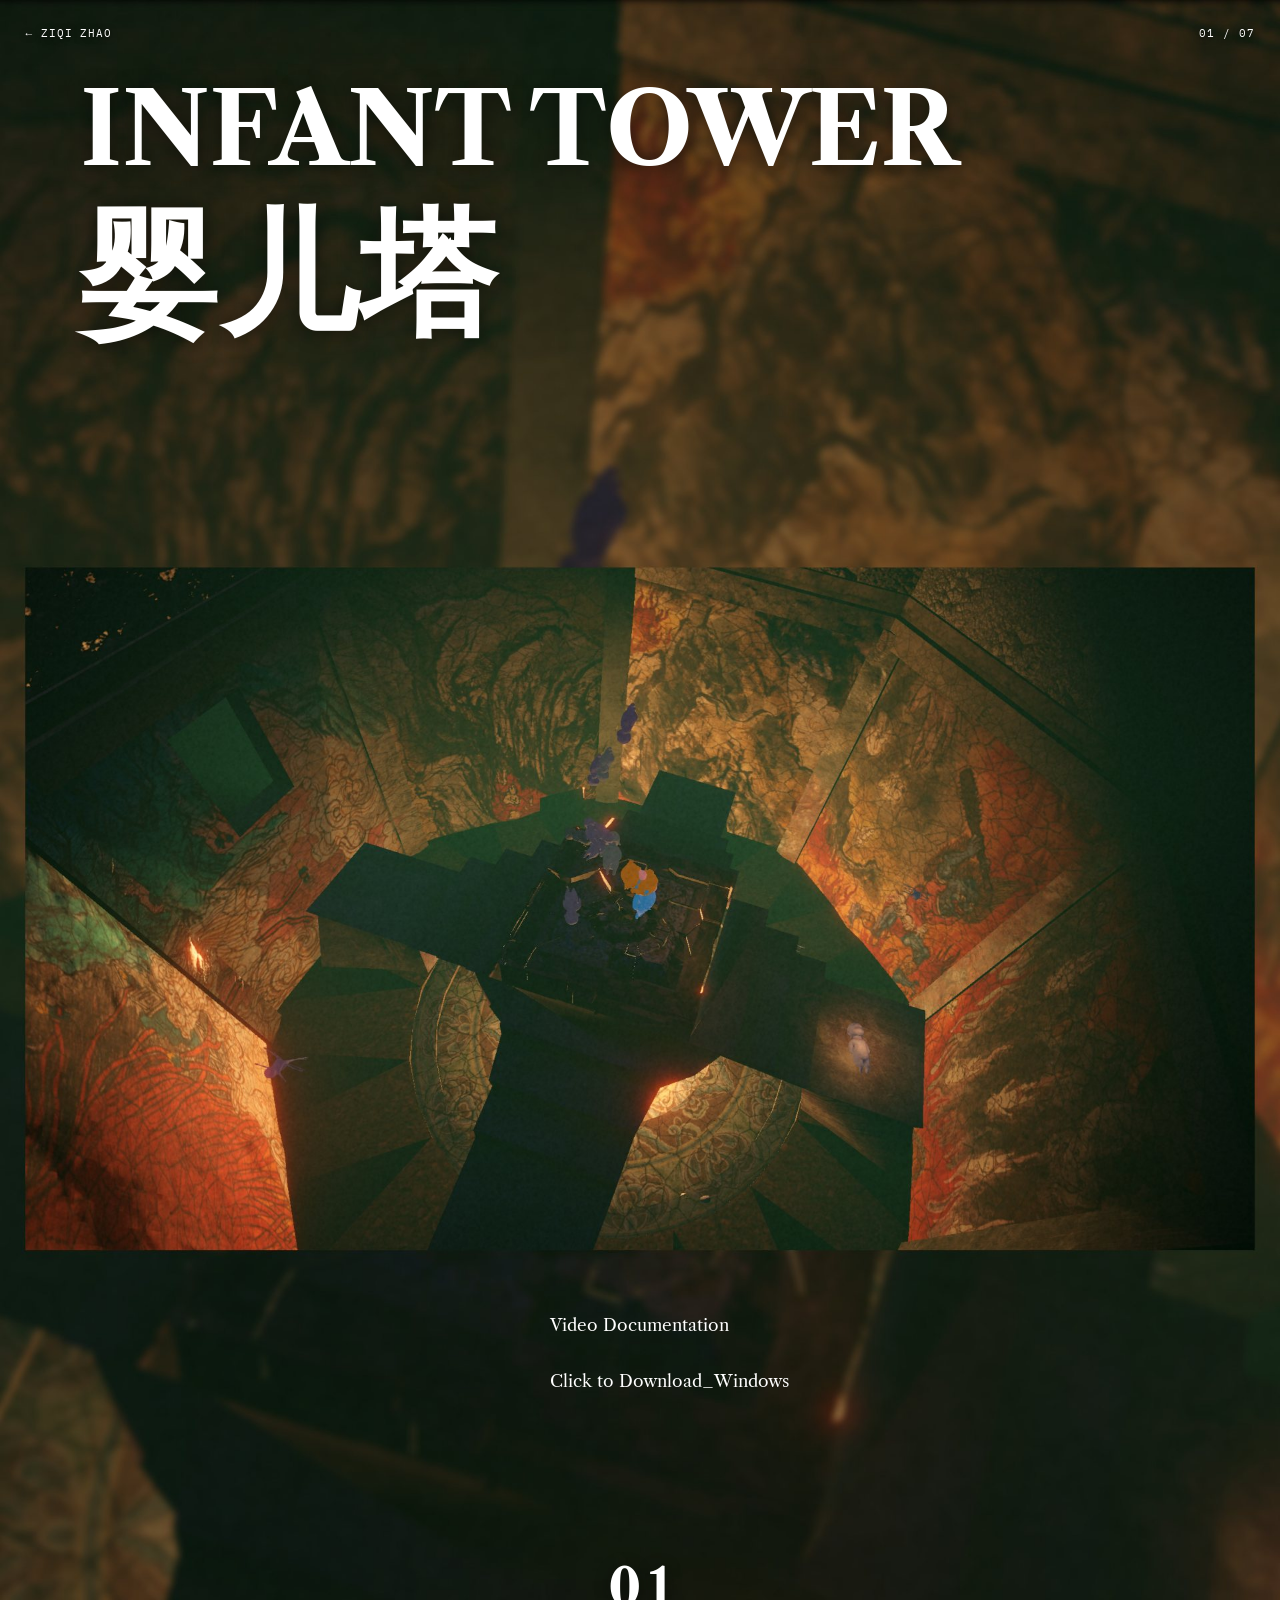
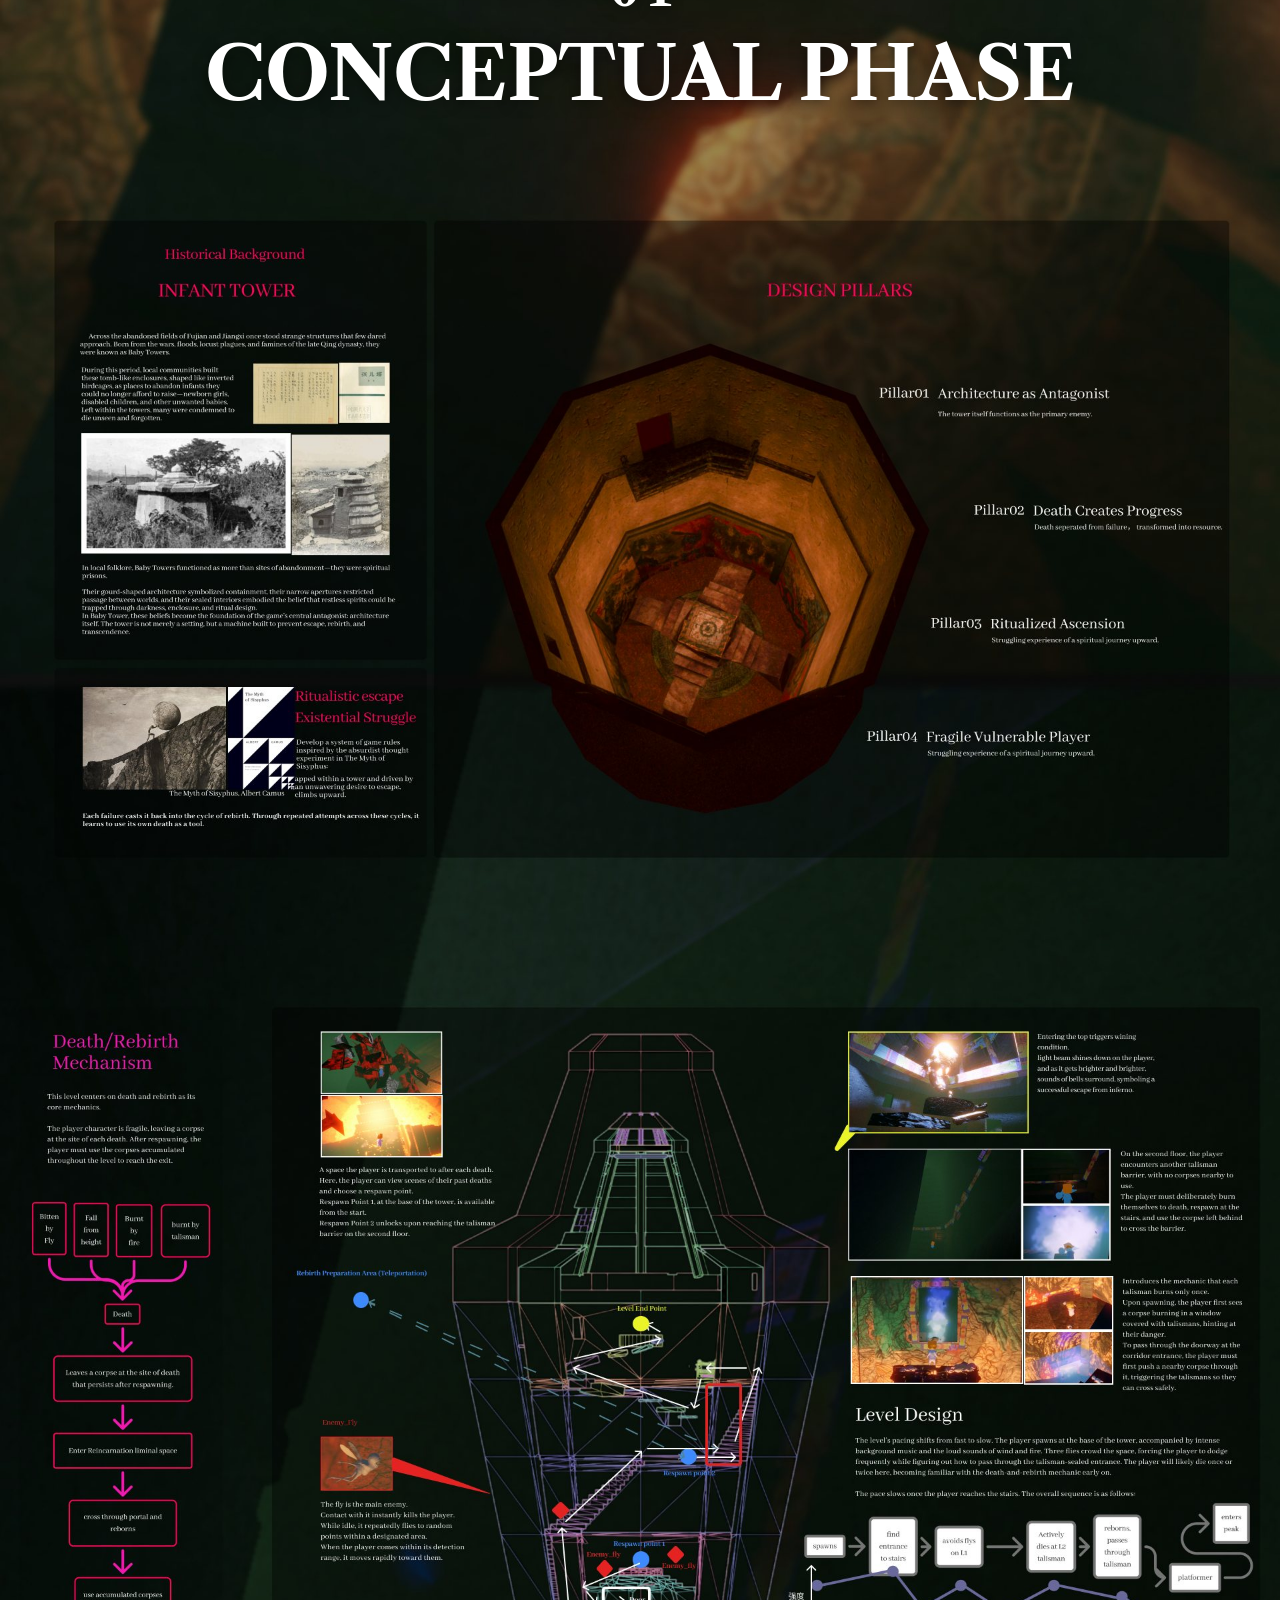
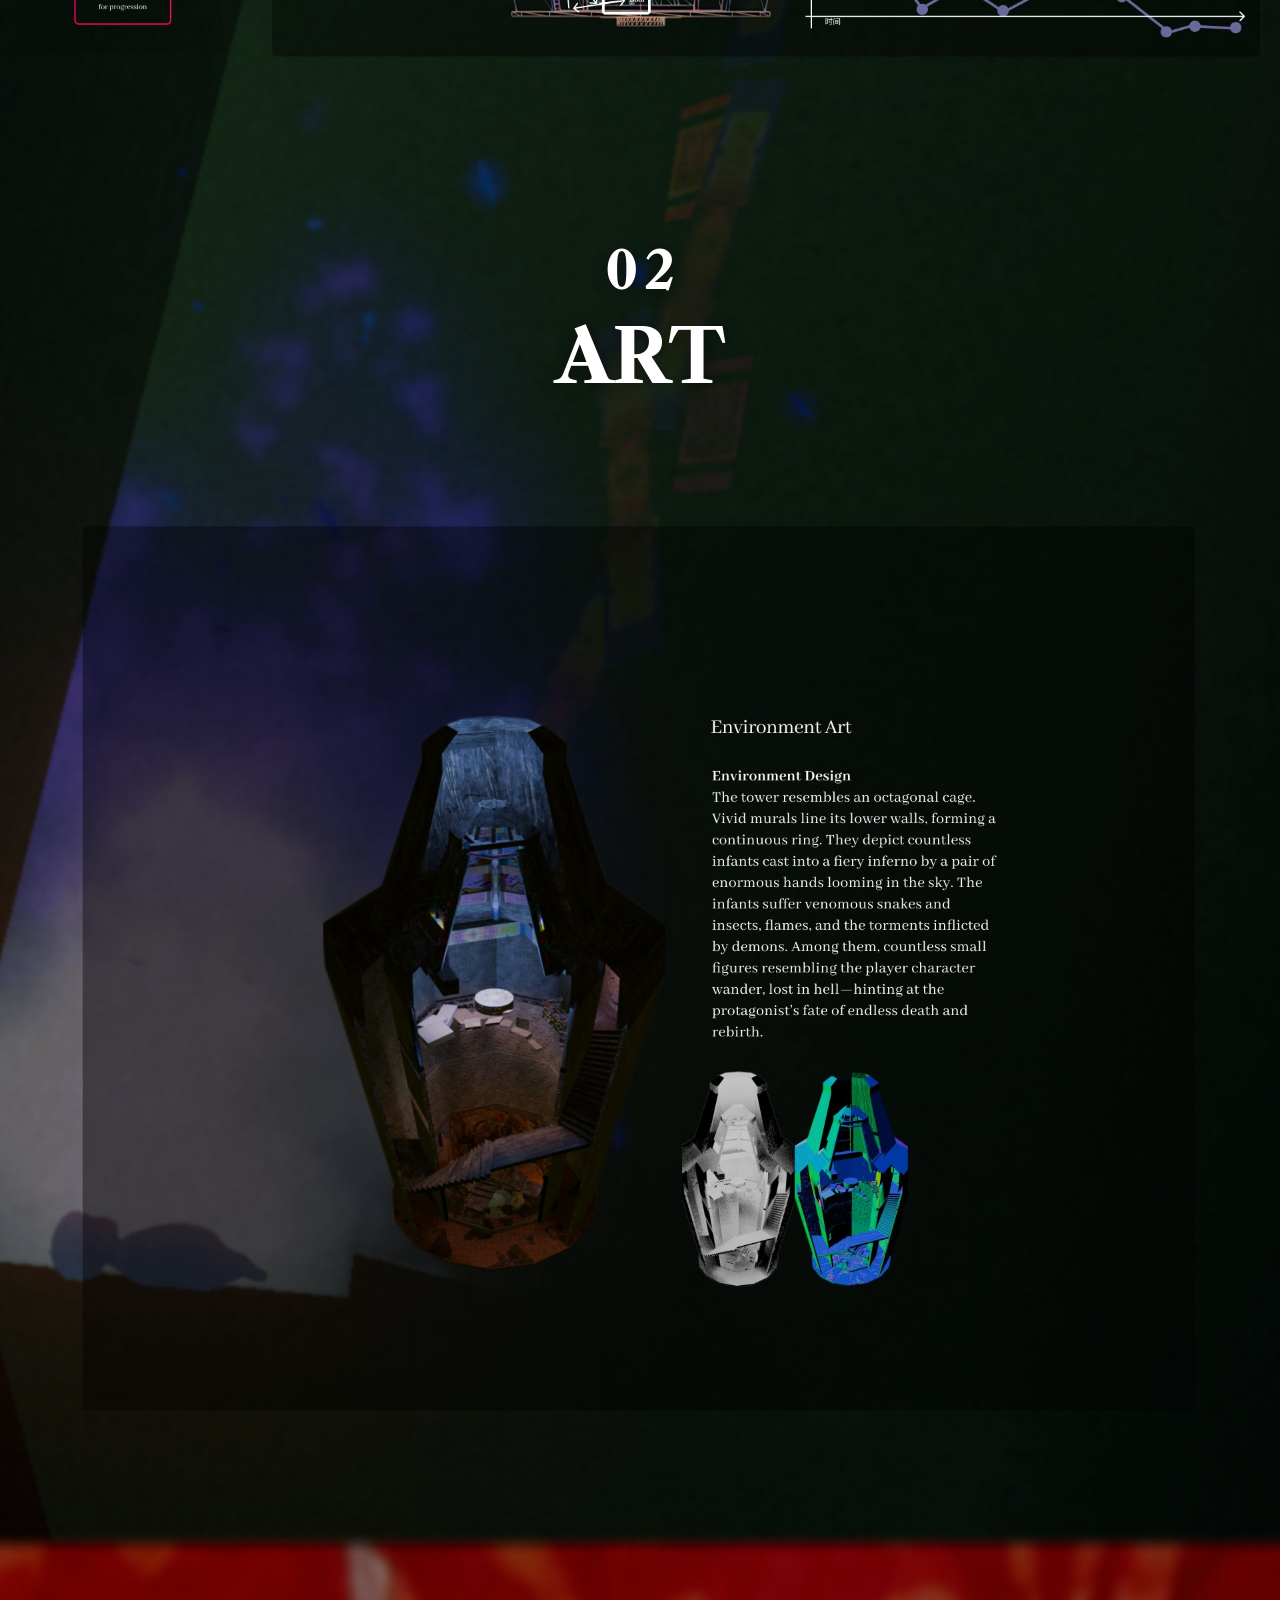
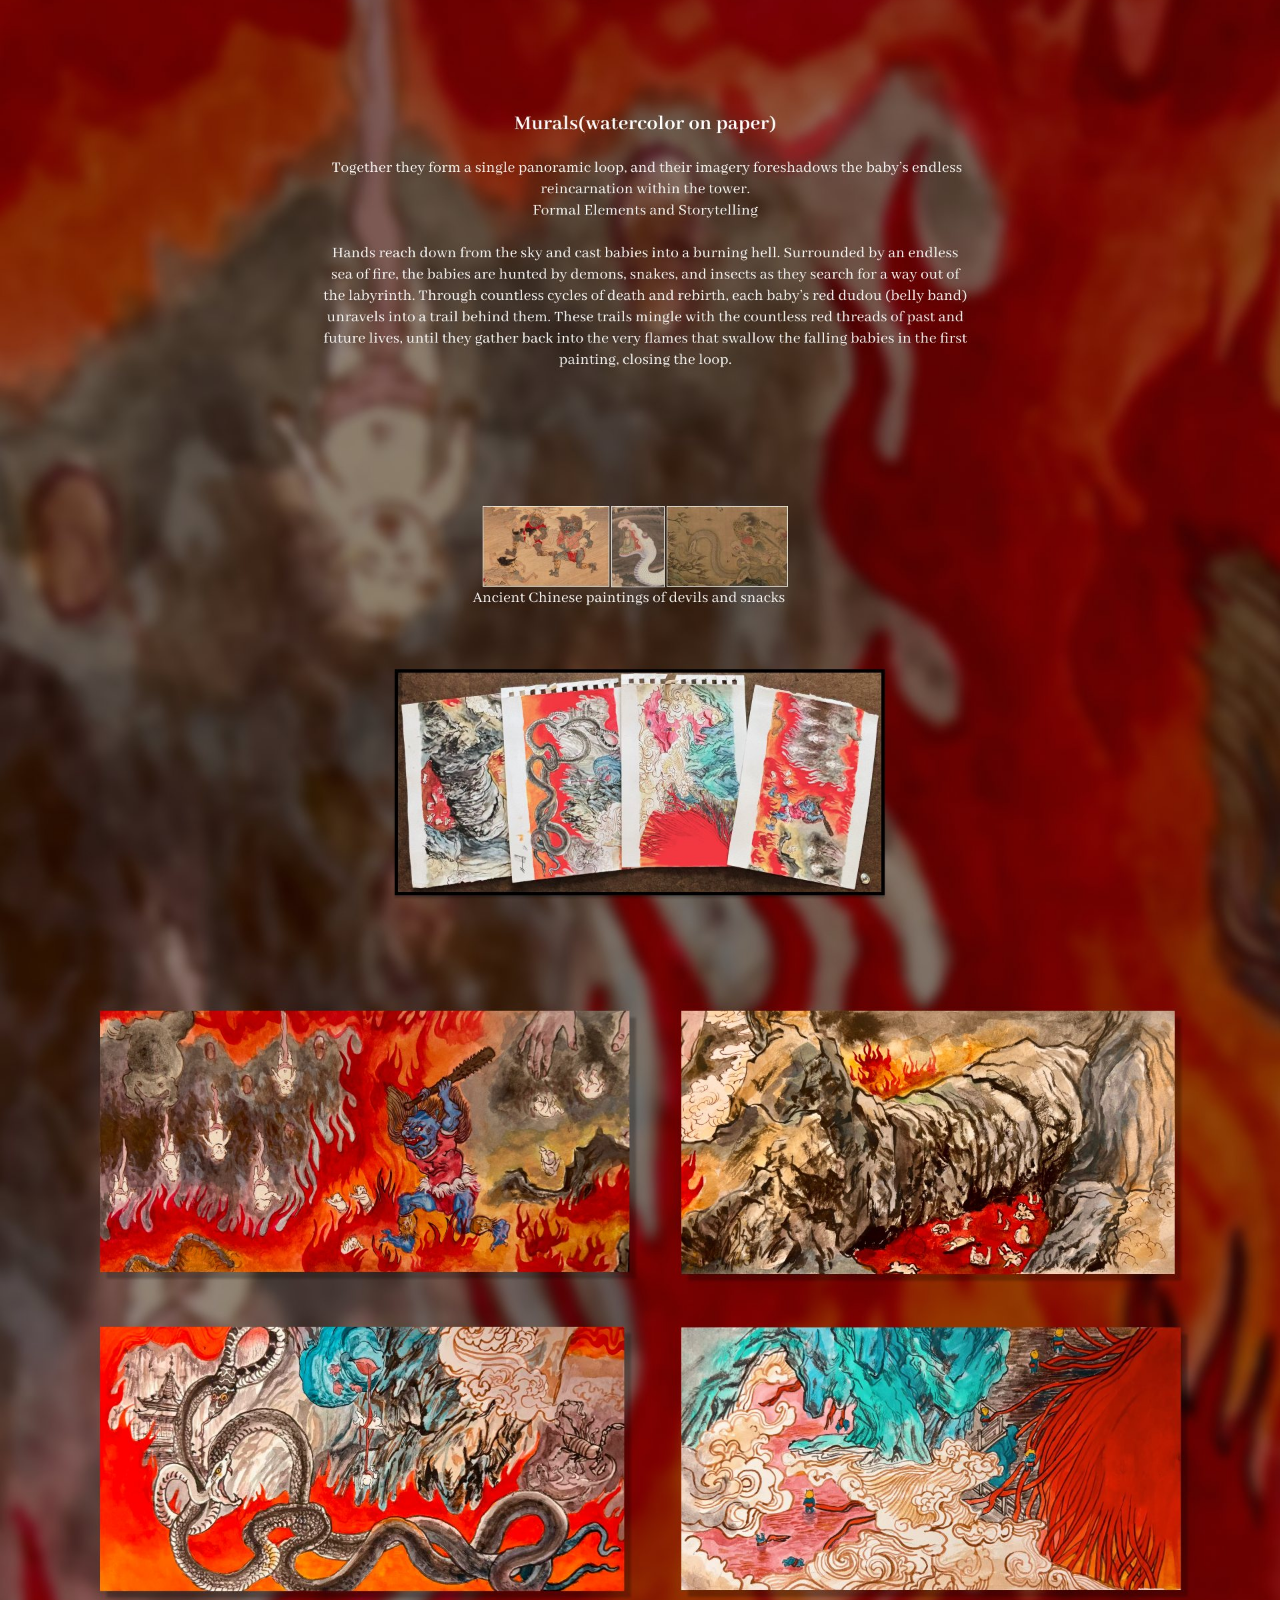
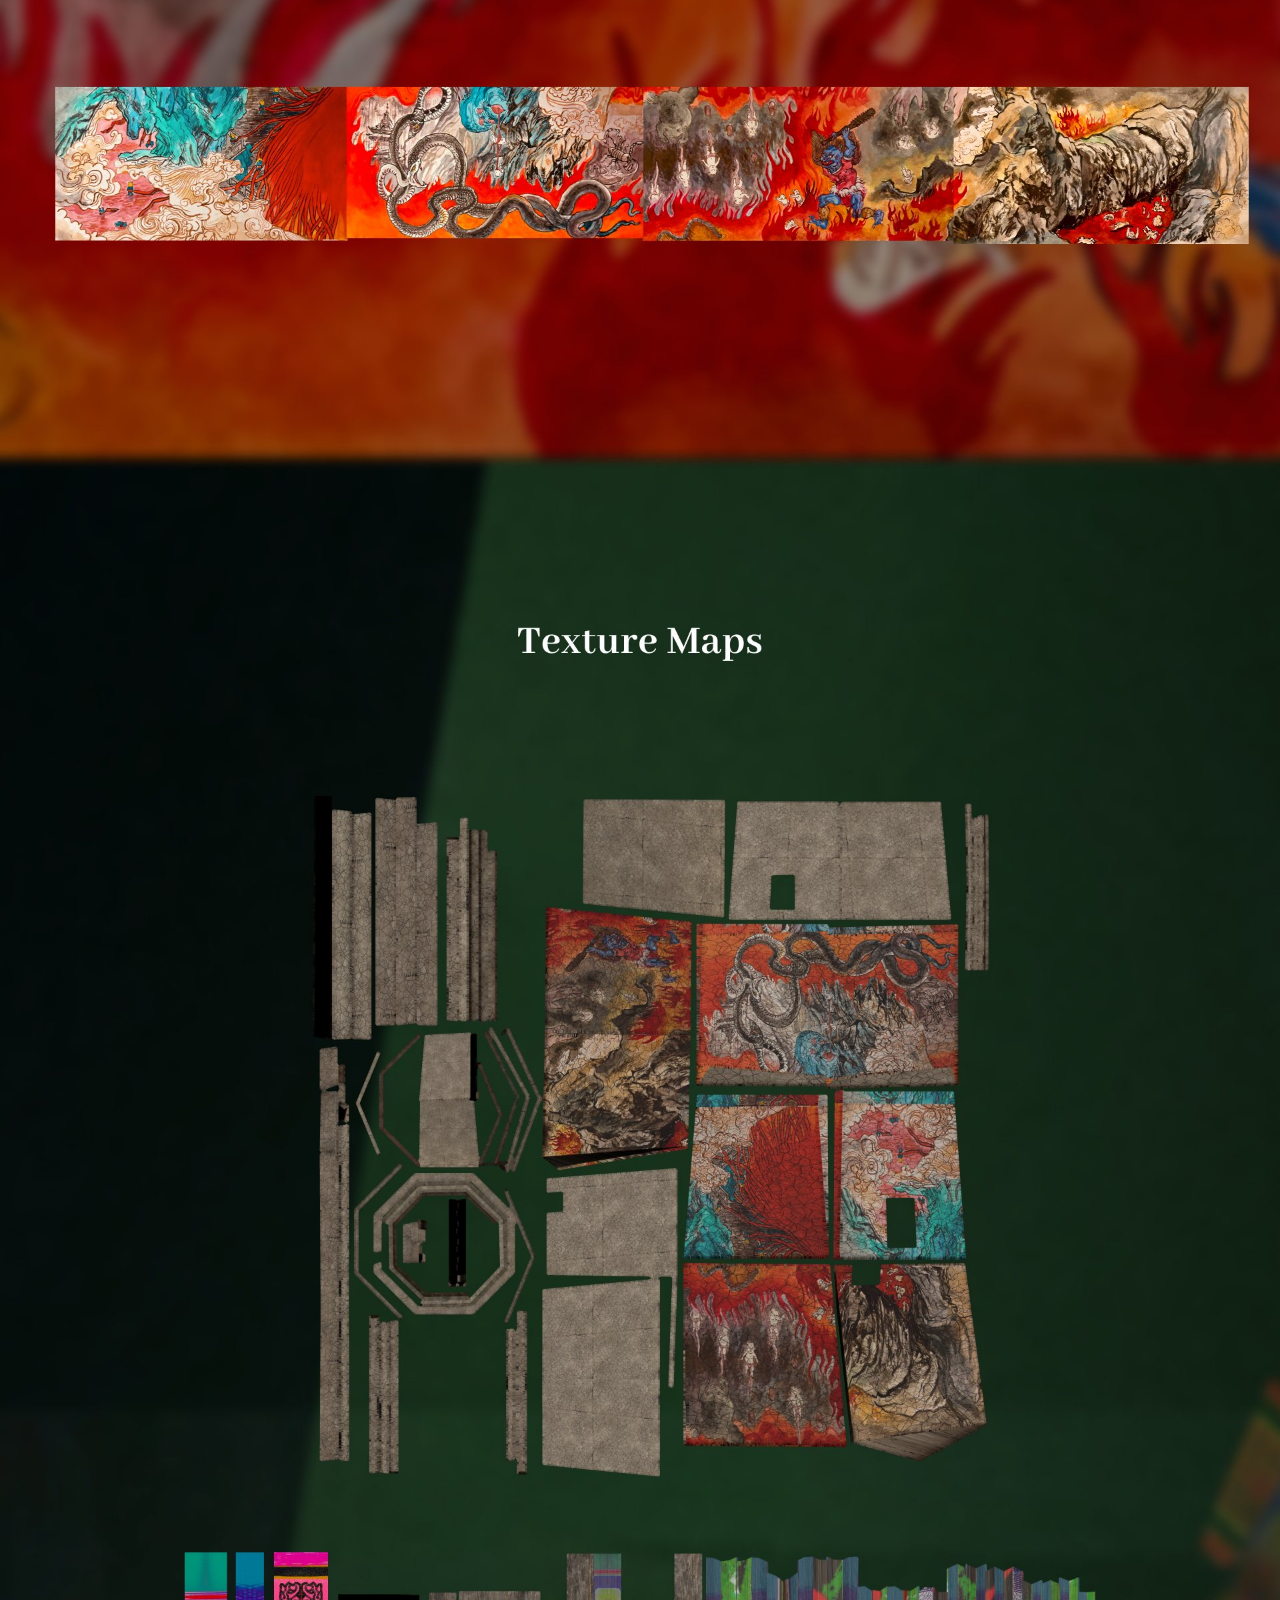
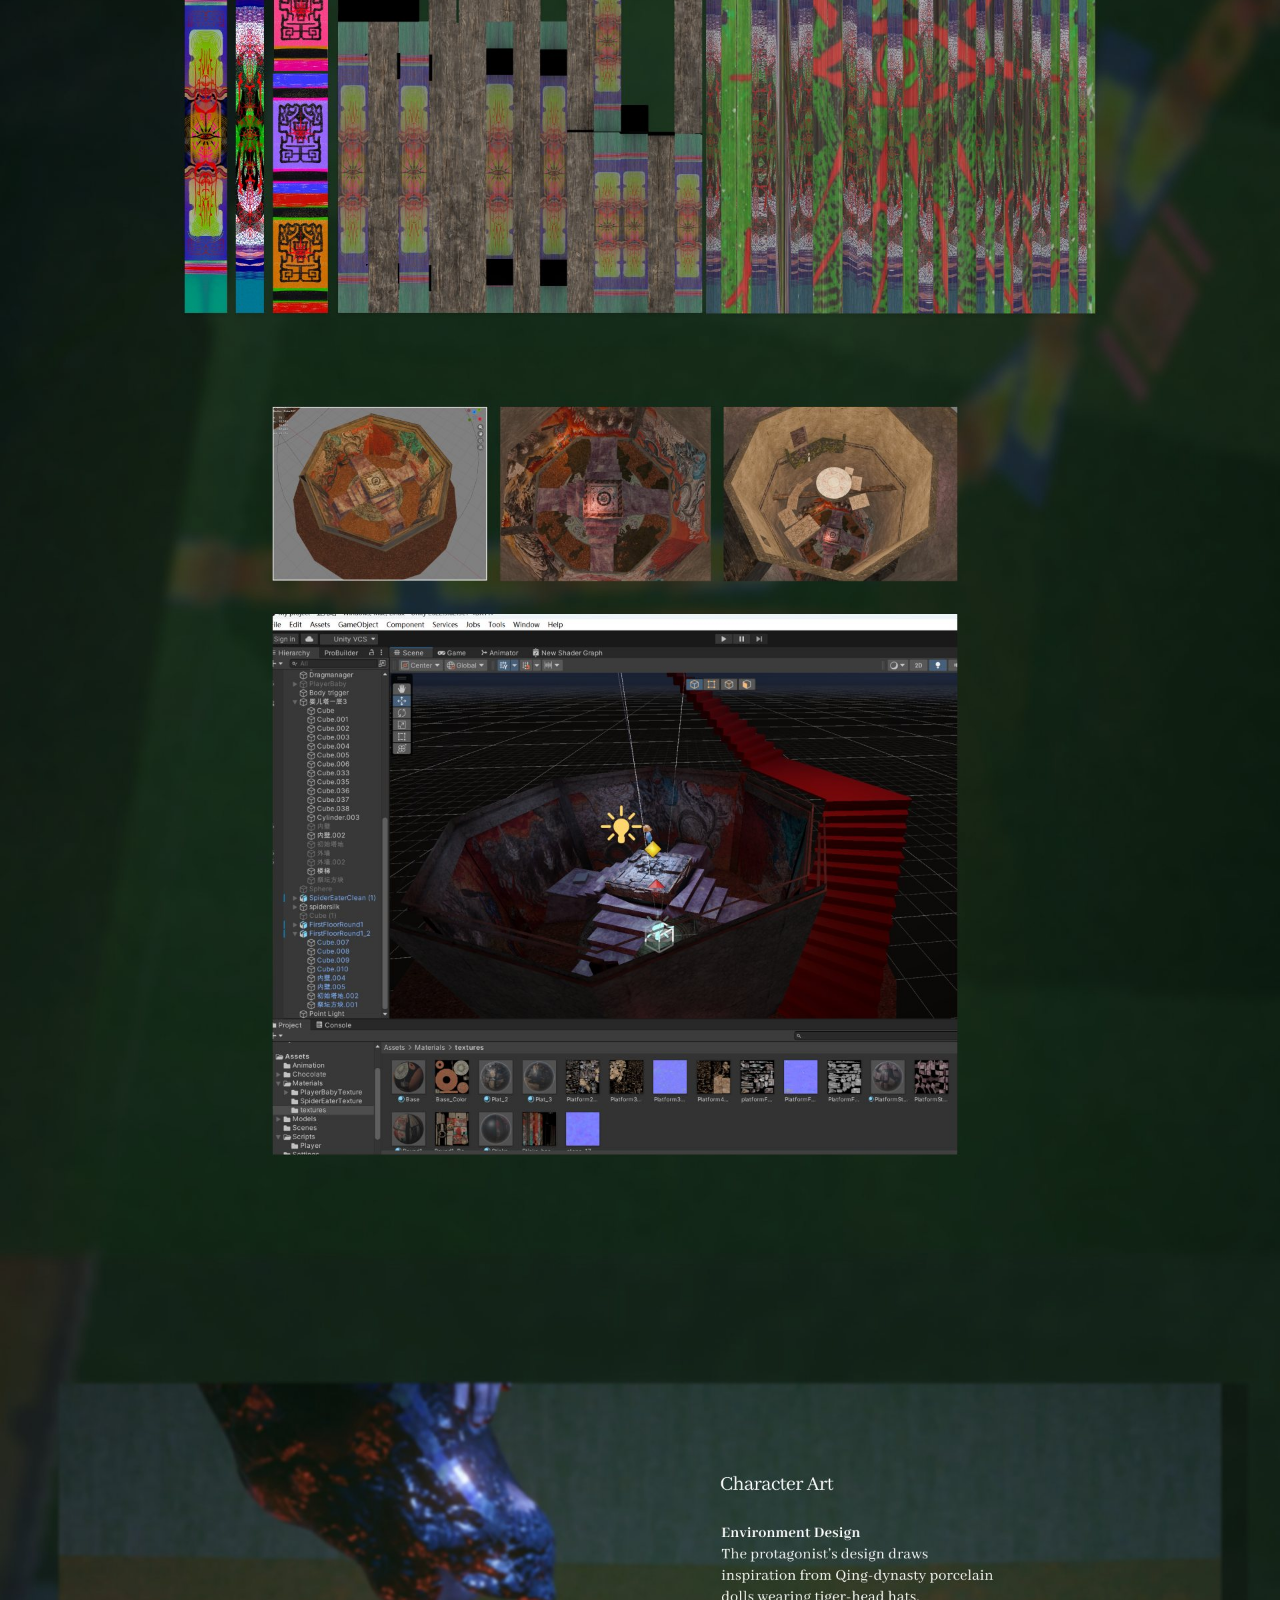
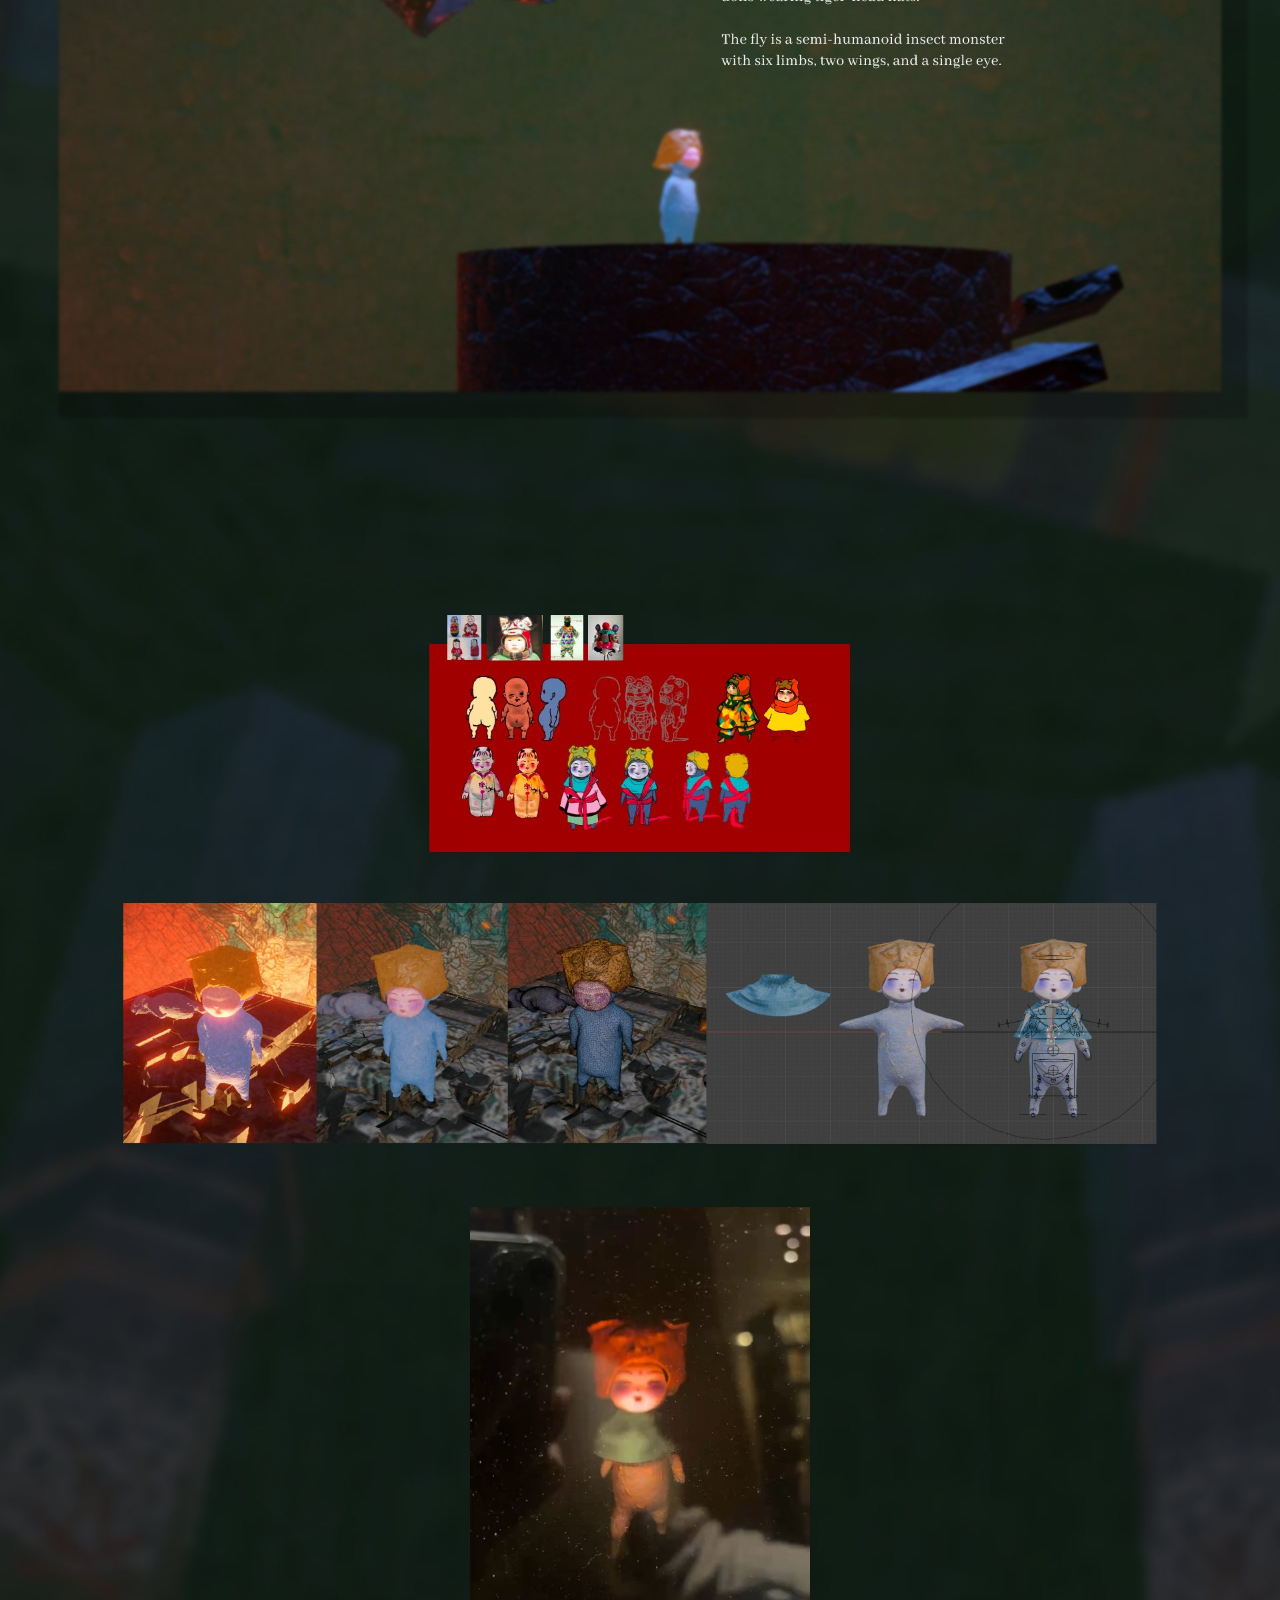
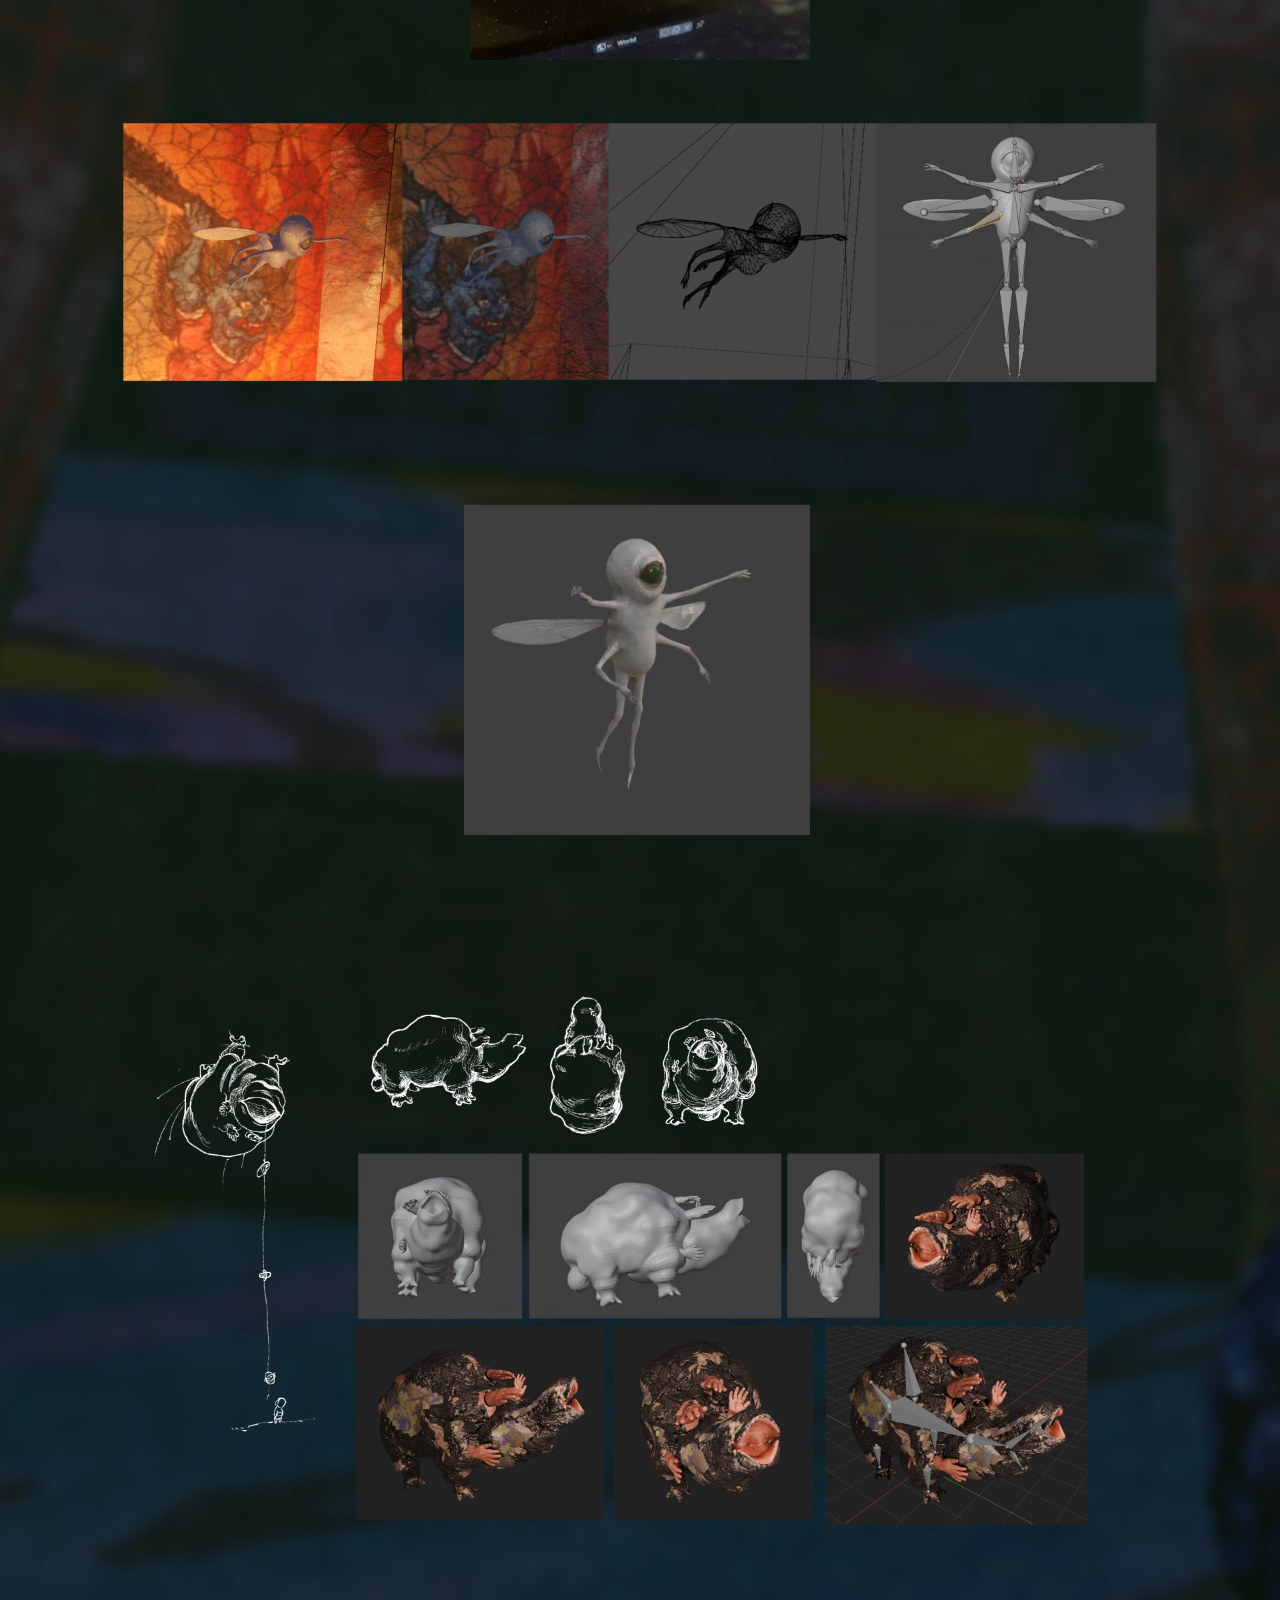
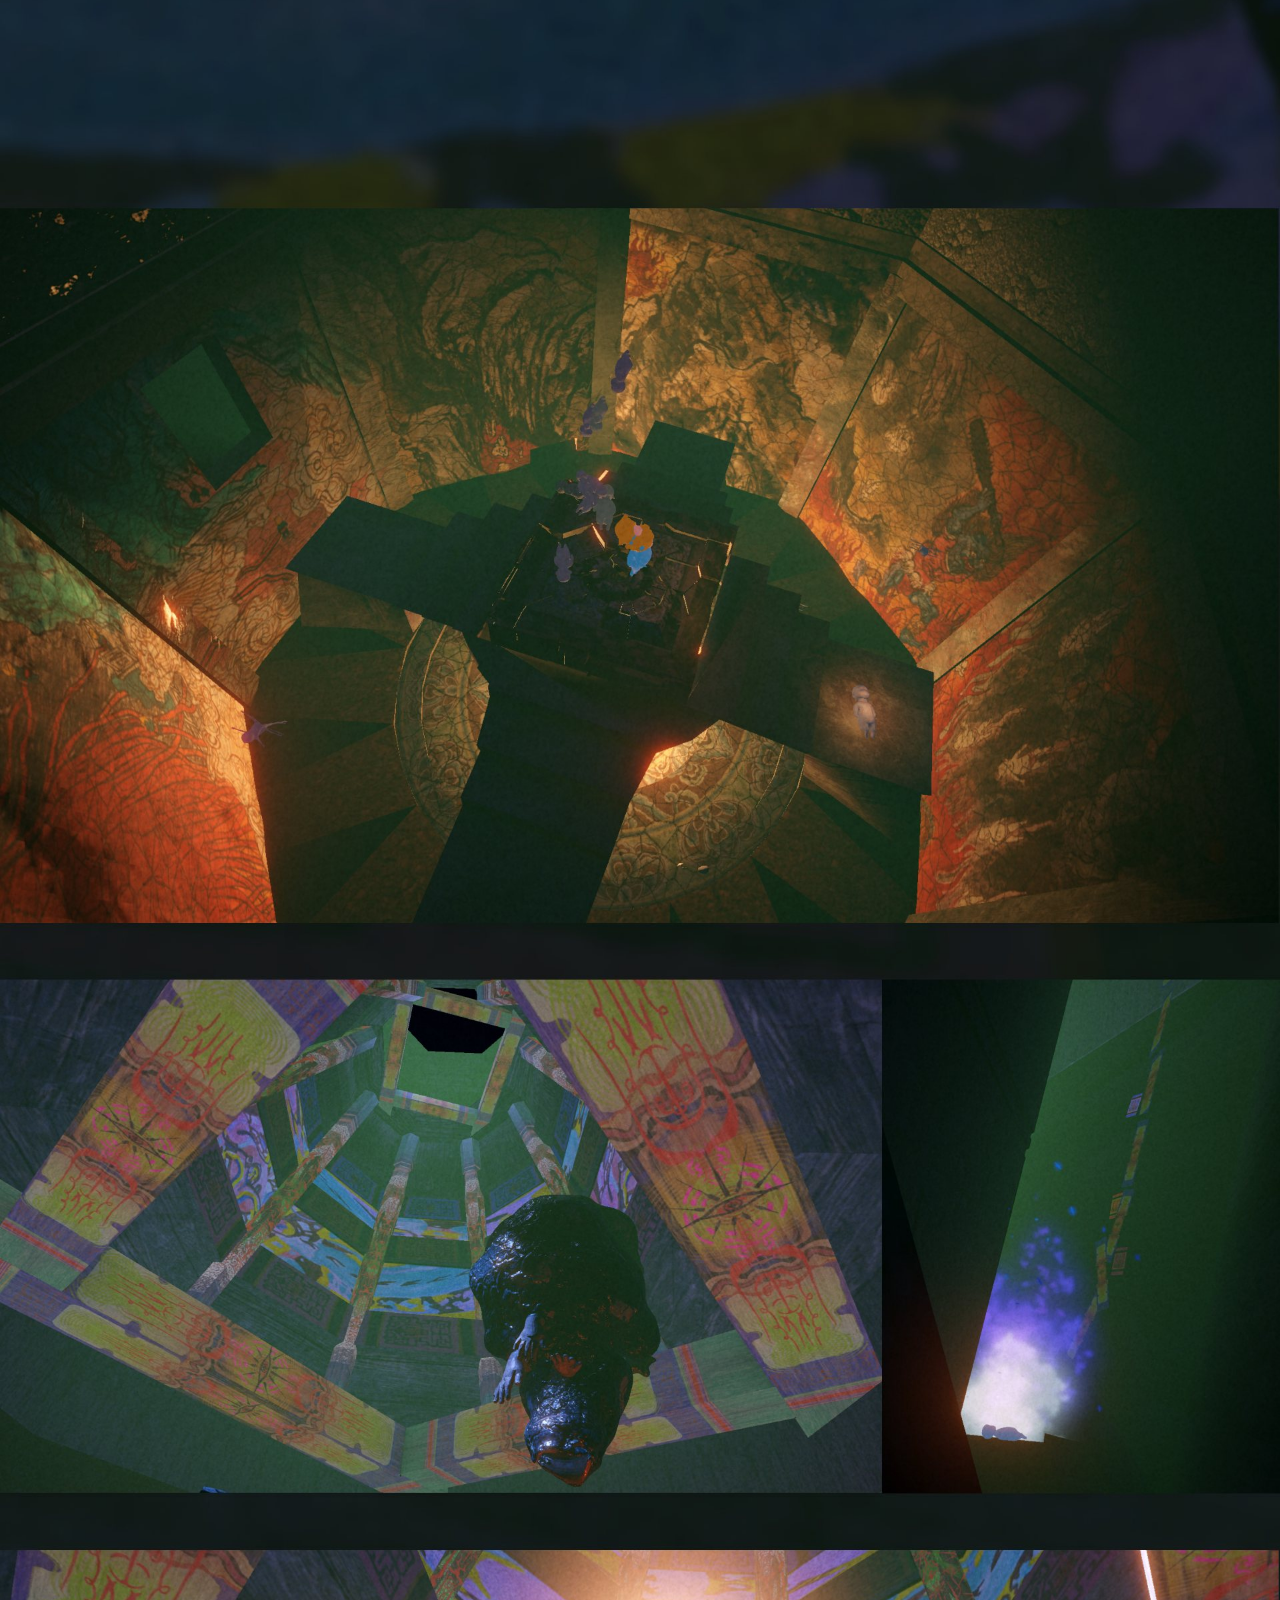
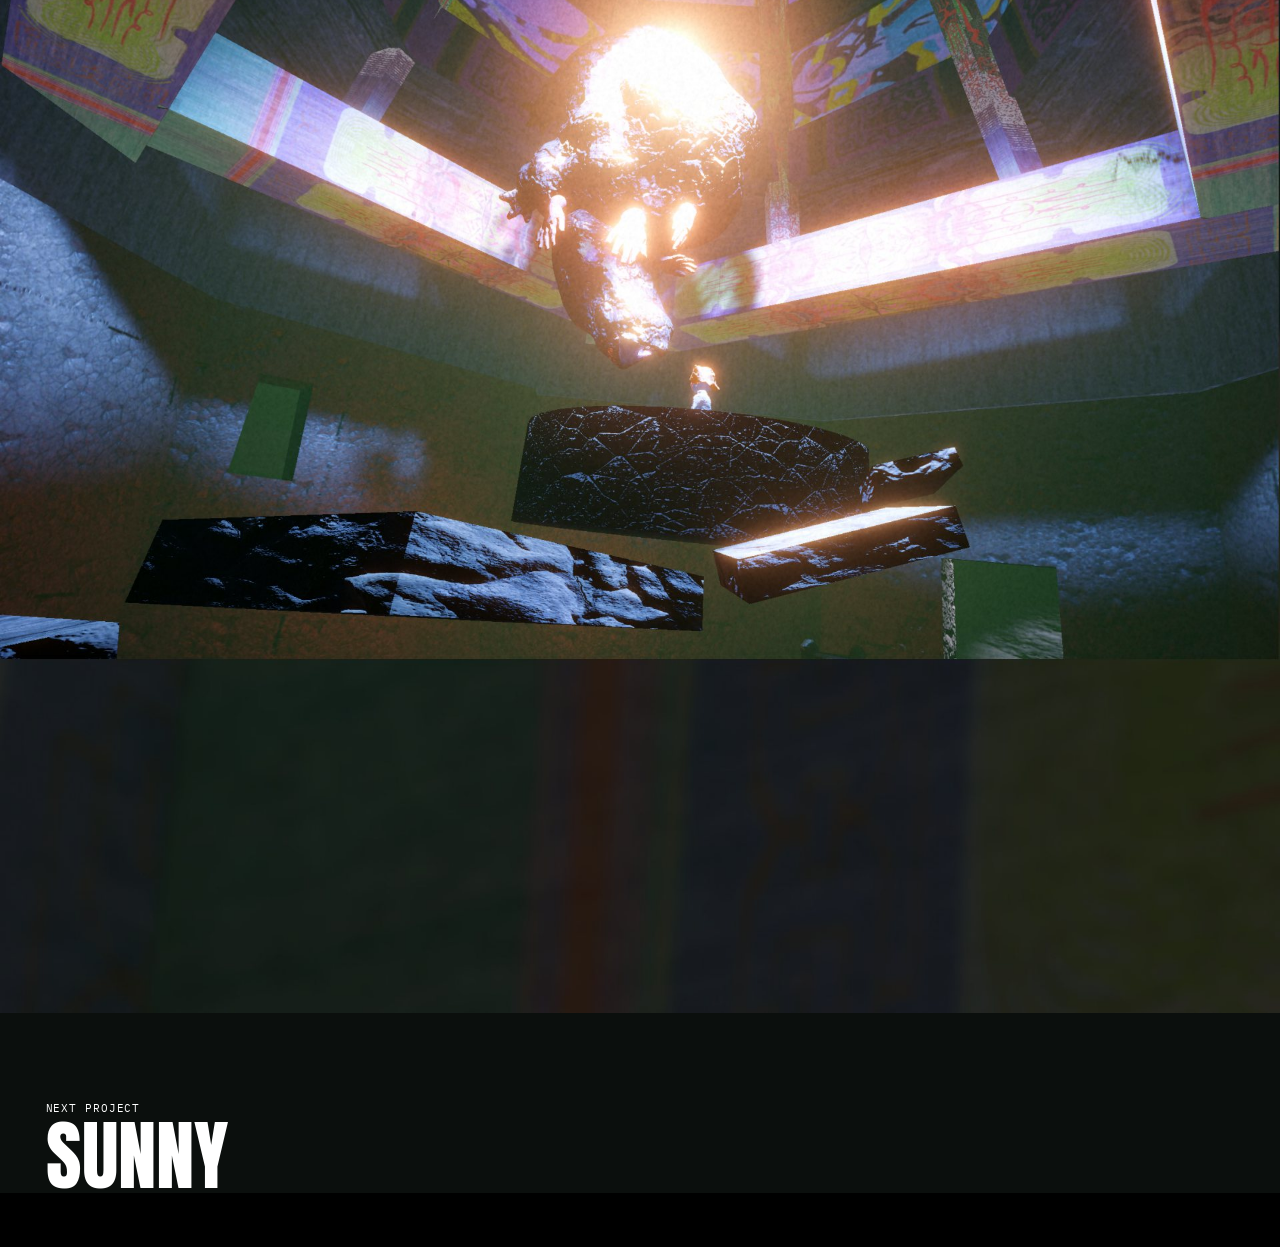
==== commit d3fa3a08: "Reorder projects: Infant Tower, Sunny, Church, Chair, Corridor, 3D Models, Paintings&Illus Co-Author" ====
--- a/infant-tower.html
+++ b/infant-tower.html
@@ -5,8 +5,8 @@
   <meta name="viewport" content="width=device-width, initial-scale=1">
   <title>Infant Tower — Ziqi Zhao</title>
   <meta name="description" content="Infant Tower (2026) — a Unity game by Ziqi Zhao.">
-  <link rel="stylesheet" href="assets/css/style.css?v=20261121132924">
-  <link rel="stylesheet" href="assets/css/infant-tower.css?v=20261121132924">
+  <link rel="stylesheet" href="assets/css/style.css?v=f19e626de7">
+  <link rel="stylesheet" href="assets/css/infant-tower.css?v=3811a523f5">
 </head>
 <body class="it">
 <nav class="it-top">
@@ -25,14 +25,14 @@
     </h1>
   </header>
 
-  <img src="content/works/InfantTower/sheet/part-01.jpg" width="1920" height="2890" alt="Infant Tower — game still and the start of the Conceptual Phase" fetchpriority="high">
-  <img src="content/works/InfantTower/sheet/part-02.jpg" width="1920" height="2890" alt="Conceptual Phase: historical background, design pillars, death/rebirth mechanism and level design" loading="lazy">
-  <img src="content/works/InfantTower/sheet/part-03.jpg" width="1920" height="2890" alt="Art: environment design and murals" loading="lazy">
-  <img src="content/works/InfantTower/sheet/part-04.jpg" width="1920" height="2890" alt="Murals and texture maps" loading="lazy">
-  <img src="content/works/InfantTower/sheet/part-05.jpg" width="1920" height="2890" alt="Texture maps and character art" loading="lazy">
-  <img src="content/works/InfantTower/sheet/part-06.jpg" width="1920" height="2890" alt="Character design and models" loading="lazy">
-  <img src="content/works/InfantTower/sheet/part-07.jpg" width="1920" height="2890" alt="The fly, the monster and in-game views" loading="lazy">
-  <img src="content/works/InfantTower/sheet/part-08.jpg" width="1920" height="2890" alt="In-game views" loading="lazy">
+  <img src="content/works/InfantTower/sheet/part-01.jpg?v=097236e550" width="1920" height="2890" alt="Infant Tower — game still and the start of the Conceptual Phase" fetchpriority="high">
+  <img src="content/works/InfantTower/sheet/part-02.jpg?v=7767fea9c3" width="1920" height="2890" alt="Conceptual Phase: historical background, design pillars, death/rebirth mechanism and level design" loading="lazy">
+  <img src="content/works/InfantTower/sheet/part-03.jpg?v=dc77e383dd" width="1920" height="2890" alt="Art: environment design and murals" loading="lazy">
+  <img src="content/works/InfantTower/sheet/part-04.jpg?v=a5a808196e" width="1920" height="2890" alt="Murals and texture maps" loading="lazy">
+  <img src="content/works/InfantTower/sheet/part-05.jpg?v=32f1e32838" width="1920" height="2890" alt="Texture maps and character art" loading="lazy">
+  <img src="content/works/InfantTower/sheet/part-06.jpg?v=99a70ebbca" width="1920" height="2890" alt="Character design and models" loading="lazy">
+  <img src="content/works/InfantTower/sheet/part-07.jpg?v=8754eb22be" width="1920" height="2890" alt="The fly, the monster and in-game views" loading="lazy">
+  <img src="content/works/InfantTower/sheet/part-08.jpg?v=9b60a94e1e" width="1920" height="2890" alt="In-game views" loading="lazy">
 
   <!-- section headings (set in the title's typeface, over the sheet) -->
   <h2 class="it-sec" style="--y:2290; --h:330"><span class="it-sec__num">01</span><span class="it-sec__name">Conceptual Phase</span></h2>
@@ -44,7 +44,7 @@
   <a class="it-spot it-spot--text" href="https://drive.google.com/file/d/1kDHGl-aTWt6YwcMaVPWnOaf5hgVPfIjF/view?usp=drive_link" target="_blank" rel="noopener" style="--x:825; --y:2056">Click to Download_Windows</a>
 
   <!-- the fly render becomes the fly turntable video -->
-  <video class="it-spot it-spot--video" src="content/works/InfantTower/sheet/fly-turntable.mp4" poster="content/works/InfantTower/sheet/fly-turntable-poster.jpg"
+  <video class="it-spot it-spot--video" src="content/works/InfantTower/sheet/fly-turntable.mp4?v=7b3872dc18" poster="content/works/InfantTower/sheet/fly-turntable-poster.jpg?v=aa4f13533a"
          style="--x:696; --y:17557; --w:519; --h:495" muted loop autoplay playsinline preload="metadata" aria-label="The fly, turning"></video>
 </main>
 
@@ -61,7 +61,7 @@
   </div>
 </div>
 
-<script src="content/data.js?v=20261121132924"></script>
-<script src="assets/js/infant-tower.js?v=20261121132924"></script>
+<script src="content/data.js?v=e04e2d3a2c"></script>
+<script src="assets/js/infant-tower.js?v=a7f6c9b10a"></script>
 </body>
 </html>
